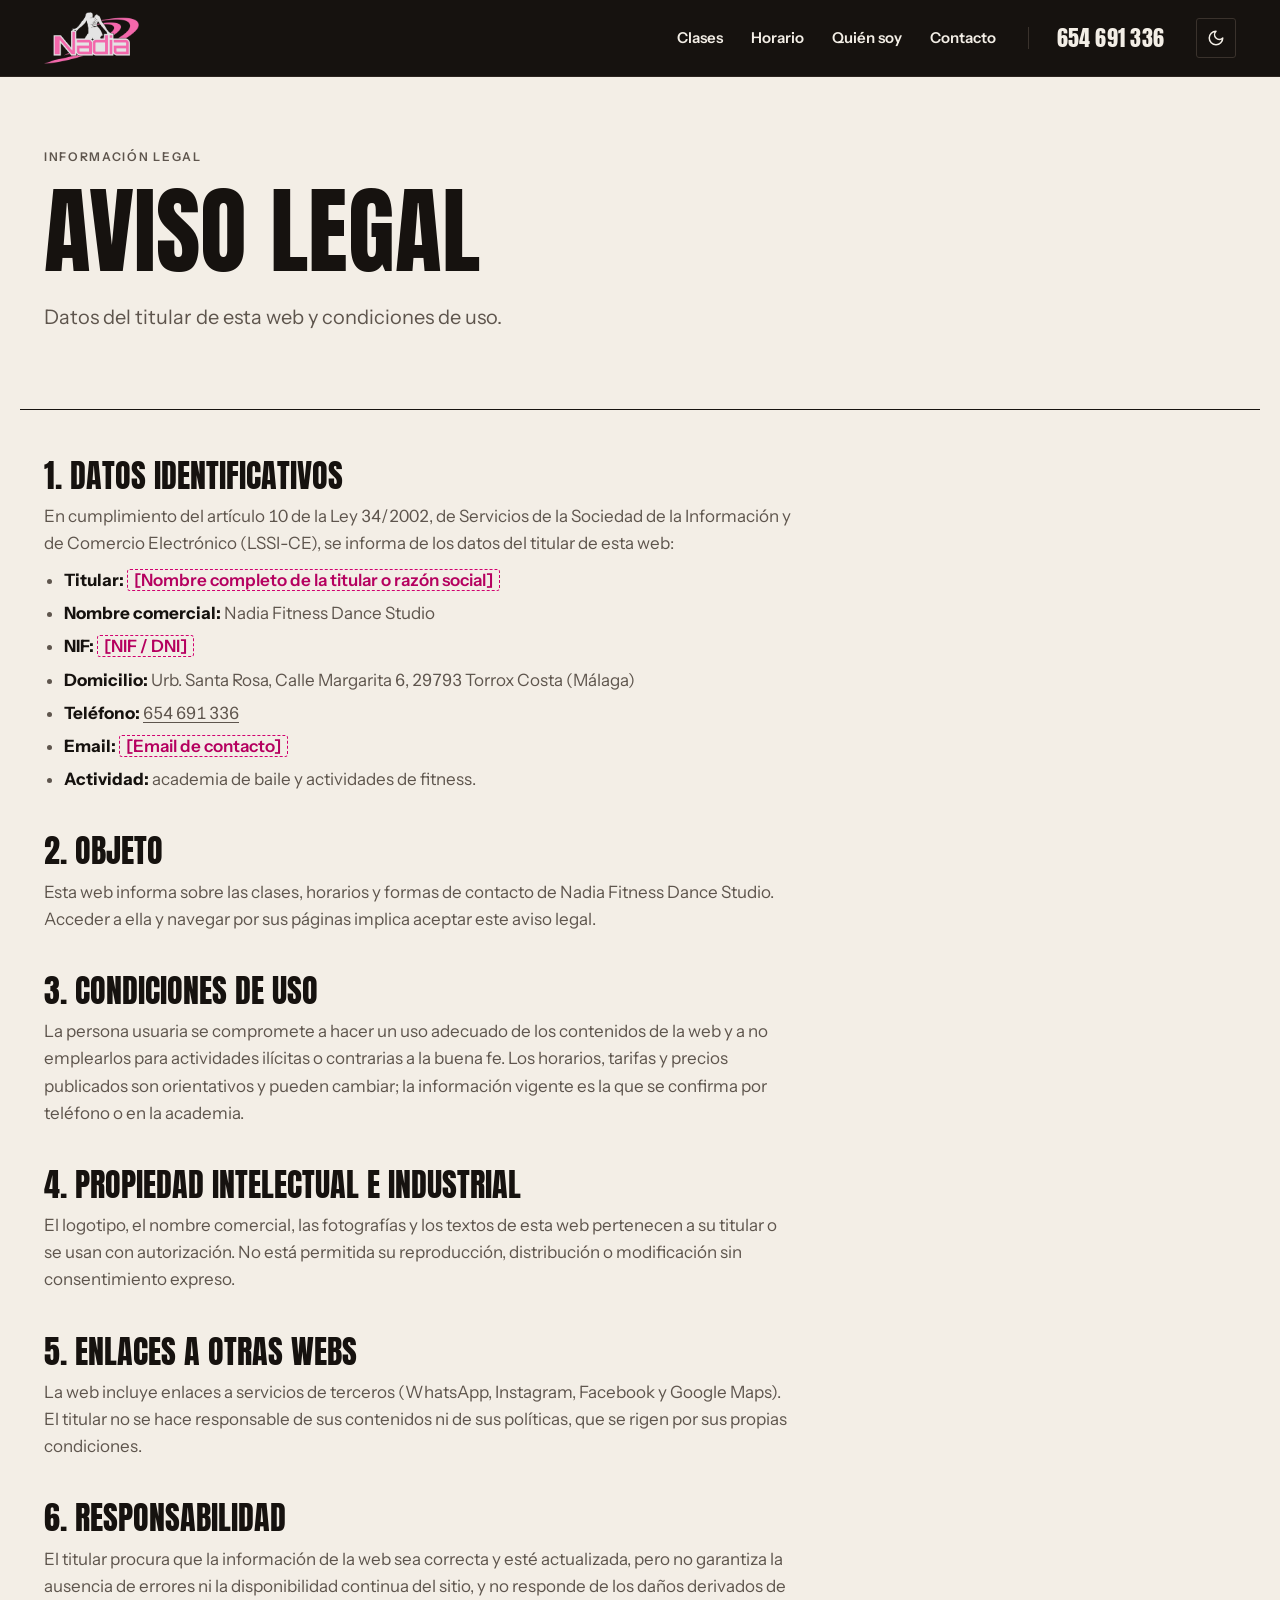
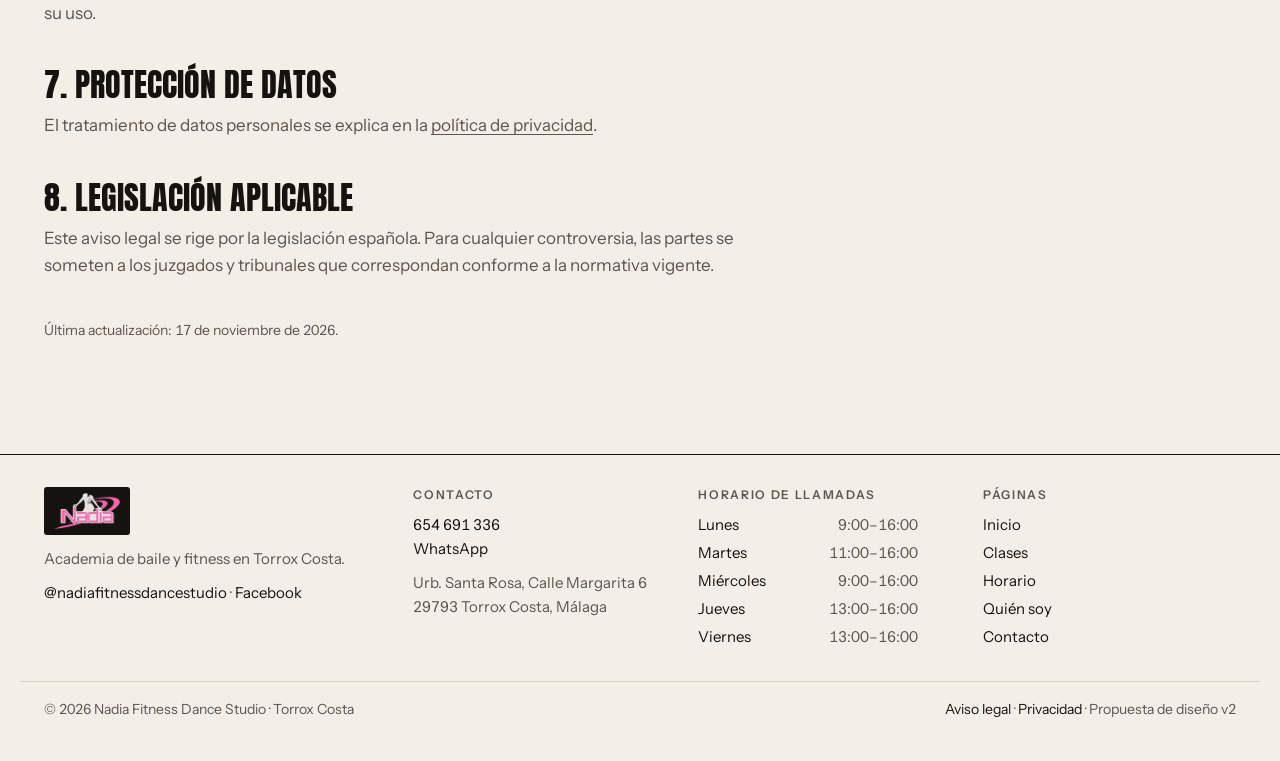
==== aviso-legal/index.html @ d89edd84 "Center the N in the favicon Drawn as a path instead of text: it was 5px right of centre and depended" ====
<!doctype html>
<html lang="es">
<head>
<meta charset="utf-8">
<meta name="viewport" content="width=device-width, initial-scale=1">
<title>Aviso legal · Nadia Fitness Dance Studio</title>
<meta name="description" content="Datos del titular de esta web y condiciones de uso.">
<!-- Design proposal: remove this line when this site replaces the live one -->
<meta name="robots" content="noindex">
<link rel="canonical" href="https://negimaru.github.io/nadia-fitness-alt/aviso-legal/">
<meta property="og:type" content="website">
<meta property="og:locale" content="es_ES">
<meta property="og:site_name" content="Nadia Fitness Dance Studio">
<meta property="og:title" content="Aviso legal · Nadia Fitness Dance Studio">
<meta property="og:description" content="Datos del titular de esta web y condiciones de uso.">
<meta property="og:url" content="https://negimaru.github.io/nadia-fitness-alt/aviso-legal/">
<meta property="og:image" content="https://negimaru.github.io/nadia-fitness-alt/assets/img/og-nadia-fitness.jpg">
<meta property="og:image:width" content="1200">
<meta property="og:image:height" content="630">
<meta property="og:image:alt" content="Logotipo de Nadia Fitness Dance Studio sobre bailarines">
<meta name="twitter:card" content="summary_large_image">
<meta name="theme-color" content="#F3EEE6" media="(prefers-color-scheme: light)">
<meta name="theme-color" content="#16120F" media="(prefers-color-scheme: dark)">
<link rel="icon" href="../assets/img/favicon.svg?v=2" type="image/svg+xml">
<link rel="apple-touch-icon" href="../assets/img/apple-touch-icon.png">
<link rel="manifest" href="../site.webmanifest">
<script>try{var t=localStorage.getItem("nf2-theme");if(t)document.documentElement.setAttribute("data-theme",t)}catch(e){}</script>
<link rel="preload" href="../assets/fonts/anton-normal-latin.woff2" as="font" type="font/woff2" crossorigin>
<link rel="preload" href="../assets/fonts/instrument-sans-normal-latin.woff2" as="font" type="font/woff2" crossorigin>
<link rel="stylesheet" href="../assets/css/fonts.css?v=1">
<link rel="stylesheet" href="../assets/css/site.css?v=4">
<script src="../assets/js/data.js?v=1" defer></script>
<script src="../assets/js/app.js?v=1" defer></script>
</head>
<body data-page="aviso-legal">
<a class="skip" href="#main">Saltar al contenido</a>
<header class="band" data-layout="header"></header>
<main id="main">
<section class="page-hero wrap">
<p class="label">Información legal</p>
<h1>Aviso legal</h1>
<p class="lead">Datos del titular de esta web y condiciones de uso.</p>
</section>
<section class="wrap sec-plain prose">
<h2>1. Datos identificativos</h2>
<p>En cumplimiento del artículo 10 de la Ley 34/2002, de Servicios de la Sociedad de la Información y de Comercio Electrónico (LSSI-CE), se informa de los datos del titular de esta web:</p>
<ul>
<li><b>Titular:</b> <span data-bind="owner.name"></span></li>
<li><b>Nombre comercial:</b> Nadia Fitness Dance Studio</li>
<li><b>NIF:</b> <span data-bind="owner.nif"></span></li>
<li><b>Domicilio:</b> <span data-bind="address"></span></li>
<li><b>Teléfono:</b> <a data-href="tel" href="#"><span data-bind="phone"></span></a></li>
<li><b>Email:</b> <span data-bind="owner.email"></span></li>
<li><b>Actividad:</b> academia de baile y actividades de fitness.</li>
</ul>
<h2>2. Objeto</h2>
<p>Esta web informa sobre las clases, horarios y formas de contacto de Nadia Fitness Dance Studio. Acceder a ella y navegar por sus páginas implica aceptar este aviso legal.</p>
<h2>3. Condiciones de uso</h2>
<p>La persona usuaria se compromete a hacer un uso adecuado de los contenidos de la web y a no emplearlos para actividades ilícitas o contrarias a la buena fe. Los horarios, tarifas y precios publicados son orientativos y pueden cambiar; la información vigente es la que se confirma por teléfono o en la academia.</p>
<h2>4. Propiedad intelectual e industrial</h2>
<p>El logotipo, el nombre comercial, las fotografías y los textos de esta web pertenecen a su titular o se usan con autorización. No está permitida su reproducción, distribución o modificación sin consentimiento expreso.</p>
<h2>5. Enlaces a otras webs</h2>
<p>La web incluye enlaces a servicios de terceros (WhatsApp, Instagram, Facebook y Google Maps). El titular no se hace responsable de sus contenidos ni de sus políticas, que se rigen por sus propias condiciones.</p>
<h2>6. Responsabilidad</h2>
<p>El titular procura que la información de la web sea correcta y esté actualizada, pero no garantiza la ausencia de errores ni la disponibilidad continua del sitio, y no responde de los daños derivados de su uso.</p>
<h2>7. Protección de datos</h2>
<p>El tratamiento de datos personales se explica en la <a href="../privacidad/">política de privacidad</a>.</p>
<h2>8. Legislación aplicable</h2>
<p>Este aviso legal se rige por la legislación española. Para cualquier controversia, las partes se someten a los juzgados y tribunales que correspondan conforme a la normativa vigente.</p>
<p class="small">Última actualización: <span data-bind="legalUpdated"></span>.</p>
</section>
</main>
<footer class="foot" data-layout="footer"></footer>
</body>
</html>
---- assets/css/fonts.css ----
/* Self-hosted Google Fonts (SIL Open Font License 1.1): Anton, Instrument Sans. Subsets: latin, latin-ext. */
/* latin-ext */
@font-face {
  font-family: 'Anton';
  font-style: normal;
  font-weight: 400;
  font-display: swap;
  src: url(../fonts/anton-normal-latin-ext.woff2) format('woff2');
  unicode-range: U+0100-02BA, U+02BD-02C5, U+02C7-02CC, U+02CE-02D7, U+02DD-02FF, U+0304, U+0308, U+0329, U+1D00-1DBF, U+1E00-1E9F, U+1EF2-1EFF, U+2020, U+20A0-20AB, U+20AD-20C4, U+2113, U+2C60-2C7F, U+A720-A7FF;
}
/* latin */
@font-face {
  font-family: 'Anton';
  font-style: normal;
  font-weight: 400;
  font-display: swap;
  src: url(../fonts/anton-normal-latin.woff2) format('woff2');
  unicode-range: U+0000-00FF, U+0131, U+0152-0153, U+02BB-02BC, U+02C6, U+02DA, U+02DC, U+0304, U+0308, U+0329, U+2000-206F, U+20AC, U+2122, U+2191, U+2193, U+2212, U+2215, U+FEFF, U+FFFD;
}
/* latin-ext */
@font-face {
  font-family: 'Instrument Sans';
  font-style: italic;
  font-weight: 400 700;
  font-stretch: 100%;
  font-display: swap;
  src: url(../fonts/instrument-sans-italic-latin-ext.woff2) format('woff2');
  unicode-range: U+0100-02BA, U+02BD-02C5, U+02C7-02CC, U+02CE-02D7, U+02DD-02FF, U+0304, U+0308, U+0329, U+1D00-1DBF, U+1E00-1E9F, U+1EF2-1EFF, U+2020, U+20A0-20AB, U+20AD-20C4, U+2113, U+2C60-2C7F, U+A720-A7FF;
}
/* latin */
@font-face {
  font-family: 'Instrument Sans';
  font-style: italic;
  font-weight: 400 700;
  font-stretch: 100%;
  font-display: swap;
  src: url(../fonts/instrument-sans-italic-latin.woff2) format('woff2');
  unicode-range: U+0000-00FF, U+0131, U+0152-0153, U+02BB-02BC, U+02C6, U+02DA, U+02DC, U+0304, U+0308, U+0329, U+2000-206F, U+20AC, U+2122, U+2191, U+2193, U+2212, U+2215, U+FEFF, U+FFFD;
}
/* latin-ext */
@font-face {
  font-family: 'Instrument Sans';
  font-style: normal;
  font-weight: 400 700;
  font-stretch: 100%;
  font-display: swap;
  src: url(../fonts/instrument-sans-normal-latin-ext.woff2) format('woff2');
  unicode-range: U+0100-02BA, U+02BD-02C5, U+02C7-02CC, U+02CE-02D7, U+02DD-02FF, U+0304, U+0308, U+0329, U+1D00-1DBF, U+1E00-1E9F, U+1EF2-1EFF, U+2020, U+20A0-20AB, U+20AD-20C4, U+2113, U+2C60-2C7F, U+A720-A7FF;
}
/* latin */
@font-face {
  font-family: 'Instrument Sans';
  font-style: normal;
  font-weight: 400 700;
  font-stretch: 100%;
  font-display: swap;
  src: url(../fonts/instrument-sans-normal-latin.woff2) format('woff2');
  unicode-range: U+0000-00FF, U+0131, U+0152-0153, U+02BB-02BC, U+02C6, U+02DA, U+02DC, U+0304, U+0308, U+0329, U+2000-206F, U+20AC, U+2122, U+2191, U+2193, U+2212, U+2215, U+FEFF, U+FFFD;
}
---- assets/css/site.css ----
/* Nadia Fitness Dance Studio — alternative proposal. Rules live in DESIGN.md. */

:root {
  --paper: #F3EEE6; --ink: #16120F; --muted: #5E554D; --rule: #D9D1C5;
  --pink: #D1006F; --pink-text: #B5005F; --on-pink: #FFFFFF;
  --band: #16120F; --band-ink: #F3EEE6;
  --display: "Anton", "Arial Narrow", sans-serif;
  --text: "Instrument Sans", system-ui, sans-serif;
  --wrap: 1240px; --gutter: 24px; --sec: 112px;
  color-scheme: light;
}
/* Dark: follows the OS unless light was chosen with the toggle, or when dark is chosen */
@media (prefers-color-scheme: dark) {
  :root:not([data-theme="light"]) {
    --paper: #16120F; --ink: #F3EEE6; --muted: #A89E93; --rule: #3A322C;
    --pink: #FF4FA3; --pink-text: #FF4FA3; --on-pink: #16120F;
    color-scheme: dark;
  }
}
:root[data-theme="dark"] {
  --paper: #16120F; --ink: #F3EEE6; --muted: #A89E93; --rule: #3A322C;
  --pink: #FF4FA3; --pink-text: #FF4FA3; --on-pink: #16120F;
  color-scheme: dark;
}

/* ---------- Base ---------- */
*, *::before, *::after { box-sizing: border-box; }
html { scroll-behavior: smooth; scroll-padding-top: 88px; }
body { margin: 0; background: var(--paper); color: var(--ink); font: 400 17px/1.6 var(--text); font-variant-numeric: tabular-nums; -webkit-font-smoothing: antialiased; }
img { max-width: 100%; height: auto; display: block; }
a { color: inherit; text-decoration-thickness: 1px; text-underline-offset: 3px; }
a:hover { color: var(--pink-text); }
:focus-visible { outline: 2px solid var(--pink); outline-offset: 3px; }
h1, h2, h3 { margin: 0; font-weight: 400; }
p { margin: 0; }
.sr-only { position: absolute; width: 1px; height: 1px; overflow: hidden; clip: rect(0 0 0 0); white-space: nowrap; }
.skip { position: absolute; left: -9999px; }
.skip:focus { left: 16px; top: 16px; z-index: 50; background: var(--pink); color: var(--on-pink); padding: 10px 14px; }
@media (prefers-reduced-motion: reduce) { html { scroll-behavior: auto; } .live { animation: none !important; } }

.wrap { max-width: var(--wrap); margin: 0 auto; padding: 0 var(--gutter); }
.label { font: 600 12px/1.4 var(--text); letter-spacing: .14em; text-transform: uppercase; color: var(--muted); }
.dot { display: inline-block; width: 10px; height: 10px; border-radius: 50%; flex: none; }
.dot-dance { background: var(--pink); }
.dot-fit { border: 2px solid var(--ink); }
.link-cta { display: inline-flex; gap: 8px; font-weight: 600; font-size: 18px; text-decoration: underline; text-decoration-color: var(--pink); text-decoration-thickness: 2px; }

/* ---------- Header band (always dark: the logo is drawn for black) ---------- */
.band { position: sticky; top: 0; z-index: 20; min-height: 77px; background: var(--band); color: var(--band-ink); border-bottom: 1px solid #2b241f; } /* min-height reserves space before app.js fills it */
.band-in { display: flex; align-items: center; gap: 32px; height: 76px; }
.brand img { height: 52px; width: auto; }
.band nav { margin-left: auto; }
.band .n, .menu-phone, .burger { display: none; }
.band ul { display: flex; gap: 28px; list-style: none; margin: 0; padding: 0; }
.band nav a, .band-phone { color: var(--band-ink); text-decoration: none; font-weight: 600; font-size: 15px; }
.band nav a:hover { color: #FF4FA3; }
.band-phone { font: 400 22px/1 var(--display); letter-spacing: .01em; padding-left: 28px; border-left: 1px solid #3a322c; }
.band-phone:hover { color: #FF4FA3; }
.band nav a[aria-current="page"] { color: #FF4FA3; }
.theme { width: 40px; height: 40px; display: grid; place-items: center; flex: none; background: transparent; color: var(--band-ink); border: 1px solid #3a322c; border-radius: 3px; cursor: pointer; }
.theme:hover { border-color: var(--band-ink); }
.theme svg { width: 18px; height: 18px; display: block; }
.theme .i-sun, [data-theme="dark"] .theme .i-moon { display: none; }
[data-theme="dark"] .theme .i-sun { display: block; }

/* ---------- Hero: headline left, live board right ---------- */
.hero { display: grid; grid-template-columns: minmax(0, 7fr) minmax(0, 5fr); gap: 64px; align-items: end; padding-top: 88px; padding-bottom: var(--sec); }
.hero h1 { font: 400 112px/1.06 var(--display); text-transform: uppercase; margin: 16px 0 28px; letter-spacing: .005em; }
.hero h1 em { font-style: normal; color: var(--pink); }
.lead { font-size: 20px; line-height: 1.55; color: var(--muted); max-width: 34ch; margin-bottom: 28px; }

.today { border-top: 4px solid var(--ink); padding-top: 18px; }
.today .label { display: flex; align-items: center; gap: 8px; }
.live { width: 8px; height: 8px; border-radius: 50%; background: var(--pink); animation: pulse 2s ease-in-out infinite; }
@keyframes pulse { 50% { opacity: .25; } }
.today-date { font: 400 44px/1.1 var(--display); text-transform: uppercase; margin: 10px 0 14px; }
.today-list { list-style: none; margin: 0; padding: 0; }
.today-list li { display: grid; grid-template-columns: 112px 1fr auto; gap: 12px; align-items: baseline; padding: 12px 0; border-top: 1px solid var(--rule); }
.today-list time { font-weight: 600; white-space: nowrap; }
.today-list .t-name { font-weight: 600; }
.today-list .t-note { display: block; font-size: 14px; color: var(--muted); font-weight: 400; }
.today-list .t-state { font: 600 11px/1 var(--text); letter-spacing: .12em; text-transform: uppercase; padding: 5px 8px; border: 1px solid var(--ink); border-radius: 3px; }
.today-list li.is-now .t-state { background: var(--pink); border-color: var(--pink); color: var(--on-pink); }
.today-list li.is-past { color: var(--muted); }
.today-list li.is-past .t-state { border-color: var(--rule); }
.today-list .today-fallback { display: block; color: var(--muted); }
.today-foot { margin-top: 14px; border-top: 1px solid var(--rule); padding-top: 12px; font-weight: 600; }

/* ---------- Numbered sections ---------- */
.sec { display: grid; grid-template-columns: minmax(0, 3fr) minmax(0, 9fr); gap: var(--gutter); padding-top: 28px; padding-bottom: var(--sec); position: relative; }
.sec::before { content: ""; position: absolute; left: var(--gutter); right: var(--gutter); top: 0; border-top: 1px solid var(--ink); }
.sec-label { position: sticky; top: 104px; align-self: start; display: grid; gap: 10px; padding-right: 24px; }
.sec-label h2 { font: 400 72px/1 var(--display); text-transform: uppercase; }
.sec-label p { color: var(--muted); font-size: 15px; max-width: 26ch; }
.sec-label .legend { display: flex; gap: 16px; font-weight: 600; color: var(--ink); }
.sec-label .legend > span { display: inline-flex; align-items: center; gap: 8px; }

/* Classes: ruled list */
.cl-list { list-style: none; margin: 0; padding: 0; }
.cl-row { display: grid; grid-template-columns: 48px minmax(0, 1fr) minmax(0, 280px); gap: 20px; align-items: start; padding: 22px 0; border-bottom: 1px solid var(--rule); }
.cl-row:first-child { padding-top: 6px; }
.cl-num { font-weight: 600; color: var(--muted); padding-top: 10px; }
.cl-name { font: 400 40px/1.1 var(--display); text-transform: uppercase; display: flex; align-items: center; gap: 12px; transition: color .15s; }
.cl-row:hover .cl-name { color: var(--pink-text); }
.cl-desc { color: var(--muted); margin-top: 8px; max-width: 52ch; font-size: 16px; }
.cl-meta { padding-top: 6px; }
.cl-aud { font: 600 12px/1.4 var(--text); letter-spacing: .1em; text-transform: uppercase; color: var(--pink-text); }
.cl-when { display: grid; gap: 2px; margin-top: 6px; font-size: 15px; }
.cl-when b { font-weight: 600; }
.cl-name a { text-decoration: none; }

/* Timetable */
.tt { width: 100%; border-collapse: collapse; table-layout: fixed; }
.tt thead th { font: 400 26px/1 var(--display); text-transform: uppercase; text-align: left; padding: 0 12px 14px; border-bottom: 2px solid var(--ink); }
.tt thead td { width: 104px; border-bottom: 2px solid var(--ink); }
.tt tbody th { text-align: left; vertical-align: top; font: 600 12px/1.4 var(--text); letter-spacing: .12em; text-transform: uppercase; color: var(--muted); padding: 16px 12px 16px 0; }
.tt td { vertical-align: top; padding: 14px 12px; border-bottom: 1px solid var(--rule); border-left: 1px solid var(--rule); }
.tt ul, .tt-day ul { list-style: none; margin: 0; padding: 0; display: grid; gap: 10px; }
.tt-item { font-size: 14px; line-height: 1.35; font-weight: 600; padding-left: 12px; border-left: 3px solid var(--pink); }
.tt-item.tt-fit { border-left-color: var(--ink); }
.tt-item time { display: block; font-weight: 500; color: var(--muted); font-size: 13px; }
.tt-item small { display: block; font-weight: 400; color: var(--muted); font-size: 12px; }
.tt-days { display: none; }

/* Nadia */
.nadia { display: grid; grid-template-columns: minmax(0, 4fr) minmax(0, 5fr); gap: 48px; align-items: start; }
.nadia-photo { border-radius: 4px; filter: grayscale(1) contrast(1.05); aspect-ratio: 4 / 5; object-fit: cover; object-position: 50% 20%; width: 100%; }
.nadia .big { font-size: 26px; line-height: 1.4; margin-bottom: 18px; }
.nadia p:not(.big) { color: var(--muted); }
.rating { margin-top: 28px; padding-top: 16px; border-top: 1px solid var(--rule); font-size: 17px; }
.rating a { text-decoration: none; }
.rating b { font: 400 34px/1 var(--display); margin-right: 6px; }
.rating span[aria-hidden] { color: var(--pink); letter-spacing: 2px; }

/* Join */
.steps { list-style: none; counter-reset: s; margin: 0 0 40px; padding: 0; display: grid; grid-template-columns: repeat(3, minmax(0, 1fr)); gap: 24px; }
.steps li { counter-increment: s; border-top: 1px solid var(--rule); padding-top: 14px; color: var(--muted); }
.steps li::before { content: "0" counter(s); display: block; font: 600 12px/1 var(--text); letter-spacing: .14em; color: var(--pink-text); margin-bottom: 10px; }
.steps b { color: var(--ink); }
.phone-xl { display: block; font: 400 clamp(64px, 12vw, 168px)/.9 var(--display); letter-spacing: .005em; text-decoration: none; color: var(--ink); margin: 0 0 40px; }
.phone-xl:hover { color: var(--pink); }
.join-grid { display: grid; grid-template-columns: 1fr 1fr; gap: 48px; margin-bottom: 40px; }
.join-grid .label { margin: 0 0 10px; }
.join-grid .label:not(:first-child) { margin-top: 24px; }
.calls { border-collapse: collapse; width: 100%; max-width: 360px; }
.calls th, .calls td { text-align: left; padding: 8px 0; border-bottom: 1px solid var(--rule); font-weight: 400; }
.calls th { font-weight: 600; }
address { font-style: normal; }
.map { position: relative; margin: 0; aspect-ratio: 16 / 7; border-radius: 4px; overflow: hidden; border: 1px solid var(--rule); }
.map a { position: absolute; inset: 0; text-decoration: none; }
.map img { width: 100%; height: 100%; object-fit: cover; filter: grayscale(1) contrast(1.05); }
.map-pin { position: absolute; left: 50%; top: 50%; width: 22px; height: 22px; margin: -22px 0 0 -11px; background: var(--pink); border: 3px solid #fff; border-radius: 50% 50% 50% 0; transform: rotate(-45deg); }
.map-go { position: absolute; right: 16px; bottom: 16px; background: var(--band); color: var(--band-ink); padding: 8px 14px; font-weight: 600; border-radius: 3px; }
.map figcaption { position: absolute; left: 0; bottom: 0; font-size: 11px; padding: 2px 8px; background: rgba(255,255,255,.8); color: #333; }

/* Footer */
.foot { border-top: 1px solid var(--ink); margin-top: var(--sec); font-size: 15px; color: var(--muted); }
.foot-grid { display: grid; grid-template-columns: minmax(0, 4fr) repeat(3, minmax(0, 3fr)); gap: 32px; padding-top: 32px; padding-bottom: 32px; }
.foot-grid .label { margin-bottom: 10px; }
.foot-grid p + p { margin-top: 10px; }
.foot-logo { height: 48px; width: auto; background: var(--band); padding: 6px 10px; border-radius: 3px; margin-bottom: 12px; }
.foot-calls, .foot-pages { list-style: none; margin: 0; padding: 0; display: grid; gap: 4px; }
.foot-calls li { display: flex; justify-content: space-between; gap: 12px; max-width: 220px; }
.foot-calls li span:first-child { color: var(--ink); }
.foot a { color: var(--ink); text-decoration: none; }
.foot a:hover { color: var(--pink-text); }
.foot-legal { display: flex; flex-wrap: wrap; justify-content: space-between; gap: 8px 24px; padding-top: 16px; padding-bottom: 40px; border-top: 1px solid var(--rule); font-size: 14px; }

/* ---------- Inner pages ---------- */
.page-hero { padding-top: 72px; padding-bottom: 48px; border-bottom: 1px solid var(--ink); }
.page-hero h1 { font: 400 96px/1.06 var(--display); text-transform: uppercase; margin: 14px 0 20px; max-width: 14ch; }
.page-hero h1 em { font-style: normal; color: var(--pink); }
.page-hero .lead { max-width: 52ch; }
.page-hero .legend { display: flex; gap: 16px; font-weight: 600; }
.page-hero .legend > span { display: inline-flex; align-items: center; gap: 8px; }
.page-hero-split { display: grid; grid-template-columns: minmax(0, 7fr) minmax(0, 5fr); gap: 64px; align-items: end; }
.sec-plain { padding-top: 48px; }
.link-quiet { text-decoration-color: var(--rule); }

/* Class detail */
.cd-list { padding-top: 8px; }
.cd { display: grid; grid-template-columns: 48px minmax(0, 1fr) minmax(0, 420px); gap: 28px; align-items: start; padding: 40px 0; border-bottom: 1px solid var(--rule); scroll-margin-top: 96px; }
.cd-num { font-weight: 600; color: var(--muted); padding-top: 6px; }
.cd-name { font: 400 56px/1.06 var(--display); text-transform: uppercase; display: flex; align-items: center; gap: 14px; margin: 8px 0 14px; }
.cd-desc { color: var(--muted); max-width: 56ch; }
.cd-when { list-style: none; margin: 18px 0 0; padding: 0; display: grid; gap: 4px; font-weight: 600; }
.cd-actions { display: flex; flex-wrap: wrap; gap: 24px; margin-top: 22px; }
.cd-photo { width: 100%; aspect-ratio: 8 / 5; object-fit: cover; object-position: 50% 25%; border-radius: 4px; filter: grayscale(1) contrast(1.05); }
.cd-photo.is-placeholder { filter: none; border: 1px solid var(--rule); }

/* About: plain list */
.nadia-sub { margin-top: 36px; }
.plain-list { list-style: none; margin: 10px 0 0; padding: 0; }
.plain-list li { display: flex; justify-content: space-between; gap: 16px; padding: 10px 0; border-top: 1px solid var(--rule); }
.plain-list a { font-weight: 600; text-decoration: none; }
.plain-list span { color: var(--muted); font-size: 15px; text-align: right; }

/* Timetable filters */
.filters { display: flex; flex-wrap: wrap; gap: 6px; margin-bottom: 20px; }
.filter { appearance: none; cursor: pointer; display: inline-flex; align-items: center; gap: 8px; padding: 7px 12px; background: transparent; color: var(--ink); border: 1px solid var(--rule); border-radius: 3px; font: 600 14px/1 var(--text); }
.filter::before { content: ""; width: 8px; height: 8px; border-radius: 50%; background: var(--muted); }
.filter.f-dance::before { background: var(--pink); }
.filter.f-fit::before { background: transparent; border: 2px solid var(--ink); width: 6px; height: 6px; }
.filter:hover { border-color: var(--ink); }
.filter[aria-pressed="true"] { background: var(--ink); color: var(--paper); border-color: var(--ink); }
.filter[aria-pressed="true"].f-fit::before { border-color: var(--paper); }
.timetable .tt-item { transition: opacity .15s; }
.timetable.is-filtering .tt-item:not(.is-on) { opacity: .2; }

/* Contact */
.join-grid > div .label, .form .label { margin-bottom: 12px; }
.form { display: grid; gap: 14px; align-content: start; }
.field { display: grid; gap: 4px; }
.field label { font-weight: 600; font-size: 15px; }
.opt { font-weight: 400; color: var(--muted); }
.field input, .field select, .field textarea { min-height: 44px; padding: 8px 12px; background: transparent; color: var(--ink); border: 1px solid var(--muted); border-radius: 3px; font: 400 16px/1.4 var(--text); }
.field select option { color: #16120F; }
.field input:focus, .field select:focus, .field textarea:focus { border-color: var(--ink); outline: 2px solid var(--pink); outline-offset: 1px; }
.btn { justify-self: start; display: inline-flex; align-items: center; min-height: 46px; padding: 0 20px; background: var(--ink); color: var(--paper); border: 0; border-radius: 3px; font: 400 20px/1 var(--display); text-transform: uppercase; letter-spacing: .02em; cursor: pointer; }
.btn:hover { background: var(--pink); color: var(--on-pink); }
.note { font-size: 14px; color: var(--muted); }
.where { display: grid; grid-template-columns: minmax(0, 3fr) minmax(0, 9fr); gap: 32px; margin-bottom: 48px; padding-top: 24px; border-top: 1px solid var(--rule); }
.where .label { margin-bottom: 10px; }

/* Legal */
.prose > * { max-width: 68ch; }
.prose h2 { font: 400 32px/1.1 var(--display); text-transform: uppercase; margin: 40px 0 10px; }
.prose h2:first-child { margin-top: 0; }
.prose p, .prose li { color: var(--muted); }
.prose p + p { margin-top: 10px; }
.prose b { color: var(--ink); }
.prose ul { padding-left: 20px; display: grid; gap: 6px; margin: 10px 0 0; }
.prose .small { margin-top: 40px; font-size: 14px; }
.ph-mark { background: transparent; color: var(--pink-text); border: 1px dashed var(--pink); border-radius: 3px; padding: 0 6px; font-weight: 600; }

/* Mobile call bar: the only pink fill on the page */
.callbar { display: none; }

/* ---------- Mobile ---------- */
@media (max-width: 860px) {
  :root { --gutter: 16px; --sec: 64px; }
  html { scroll-padding-top: 72px; }
  .band-in { height: 64px; gap: 10px; }
  .brand img { height: 42px; }
  .band-phone { display: none; }
  /* Burger menu: a full-width programme list under the band */
  .burger { display: grid; align-content: center; gap: 5px; width: 44px; height: 44px; padding: 0 11px; background: transparent; border: 1px solid #3a322c; border-radius: 3px; cursor: pointer; }
  .burger span { display: block; height: 2px; background: var(--band-ink); transition: transform .2s, opacity .2s; }
  .burger[aria-expanded="true"] span:nth-child(1) { transform: translateY(7px) rotate(45deg); }
  .burger[aria-expanded="true"] span:nth-child(2) { opacity: 0; }
  .burger[aria-expanded="true"] span:nth-child(3) { transform: translateY(-7px) rotate(-45deg); }
  .band ul { display: none; }
  .band ul.is-open { display: block; position: absolute; top: 64px; left: 0; right: 0; max-height: calc(100vh - 64px); overflow-y: auto; padding: 8px var(--gutter) 24px; background: var(--band); border-bottom: 1px solid #2b241f; }
  .band ul.is-open li { border-bottom: 1px solid #2b241f; }
  .band ul.is-open a { display: flex; align-items: baseline; gap: 14px; padding: 14px 0; font: 400 40px/1.1 var(--display); text-transform: uppercase; }
  .band ul.is-open .n { display: inline; font: 600 12px/1 var(--text); letter-spacing: .14em; color: #A89E93; }
  .band ul.is-open .menu-phone { display: block; border-bottom: 0; margin-top: 12px; }
  .band ul.is-open .menu-phone a { color: #FF4FA3; font-size: 44px; }
  .hero { grid-template-columns: 1fr; gap: 40px; padding-top: 40px; }
  .hero h1 { font-size: 60px; }
  .today-date { font-size: 36px; }
  .today-list li { grid-template-columns: 104px 1fr auto; gap: 8px; }
  .today-list time { font-size: 15px; }
  .sec { grid-template-columns: 1fr; gap: 20px; padding-top: 20px; }
  .sec-label { position: static; padding-right: 0; }
  .sec-label h2 { font-size: 44px; }
  .cl-row { grid-template-columns: 32px minmax(0, 1fr); gap: 4px 12px; }
  .cl-main, .cl-meta { grid-column: 2; }
  .cl-num { grid-row: 1; padding-top: 6px; }
  .cl-name { font-size: 30px; }
  .cl-photo { grid-column: 2; width: 100%; height: 180px; margin-top: 8px; }
  .tt { display: none; }
  .tt-days { display: grid; gap: 28px; }
  .tt-day h3 { font: 400 28px/1.1 var(--display); text-transform: uppercase; padding-bottom: 10px; margin-bottom: 12px; border-bottom: 2px solid var(--ink); }
  .tt-item { font-size: 16px; }
  .nadia { grid-template-columns: 1fr; gap: 24px; }
  .nadia .big { font-size: 21px; }
  .steps, .join-grid { grid-template-columns: 1fr; gap: 20px; }
  .map { aspect-ratio: 4 / 3; }
  .foot-grid { grid-template-columns: 1fr; gap: 24px; }
  .foot-legal { padding-bottom: calc(96px + env(safe-area-inset-bottom)); }
  .band { min-height: 65px; }
  .theme { width: 44px; height: 44px; }
  .band nav { margin-left: auto; }
  .page-hero { padding-top: 40px; padding-bottom: 32px; }
  .page-hero h1 { font-size: 56px; }
  .page-hero-split, .where { grid-template-columns: 1fr; gap: 32px; }
  .cd { grid-template-columns: 32px minmax(0, 1fr); gap: 4px 12px; padding: 32px 0; }
  .cd-main, .cd-photo { grid-column: 2; }
  .cd-photo { margin-top: 18px; }
  .cd-name { font-size: 36px; }
  .filters { flex-wrap: nowrap; overflow-x: auto; margin: 0 calc(var(--gutter) * -1) 16px; padding: 2px var(--gutter) 6px; scrollbar-width: none; }
  .filters::-webkit-scrollbar { display: none; }
  .filter { flex: none; }
  .callbar { display: grid; grid-template-columns: 1fr 1fr; gap: 8px; position: fixed; left: 0; right: 0; bottom: 0; z-index: 30; padding: 10px 16px calc(10px + env(safe-area-inset-bottom)); background: var(--band); }
  .callbar a { display: flex; align-items: center; justify-content: center; gap: 8px; height: 48px; border-radius: 3px; font: 400 20px/1 var(--display); text-transform: uppercase; letter-spacing: .02em; text-decoration: none; }
  .callbar svg { width: 18px; height: 18px; }
  .callbar-call { background: #D1006F; color: #fff; }
  .callbar-wa { border: 1px solid #F3EEE6; color: #F3EEE6; }
  .callbar a:hover { color: inherit; }
}
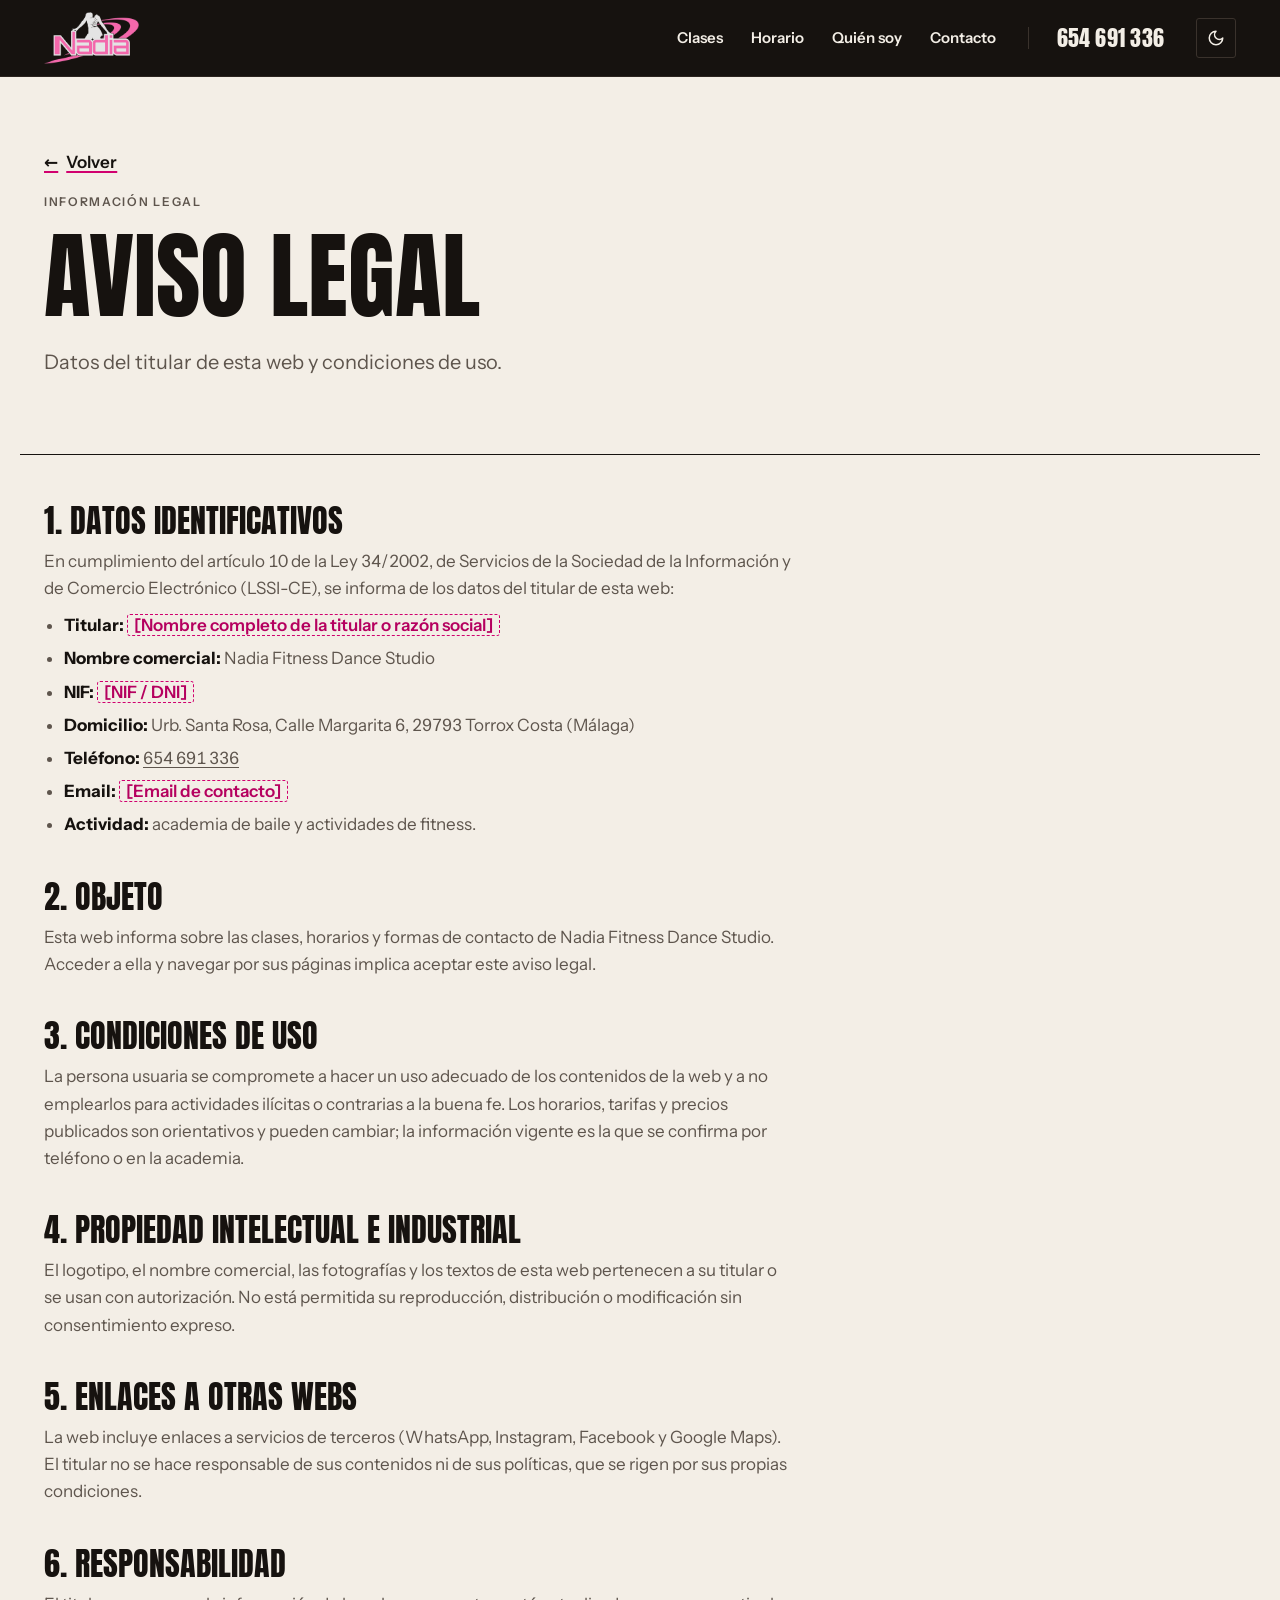
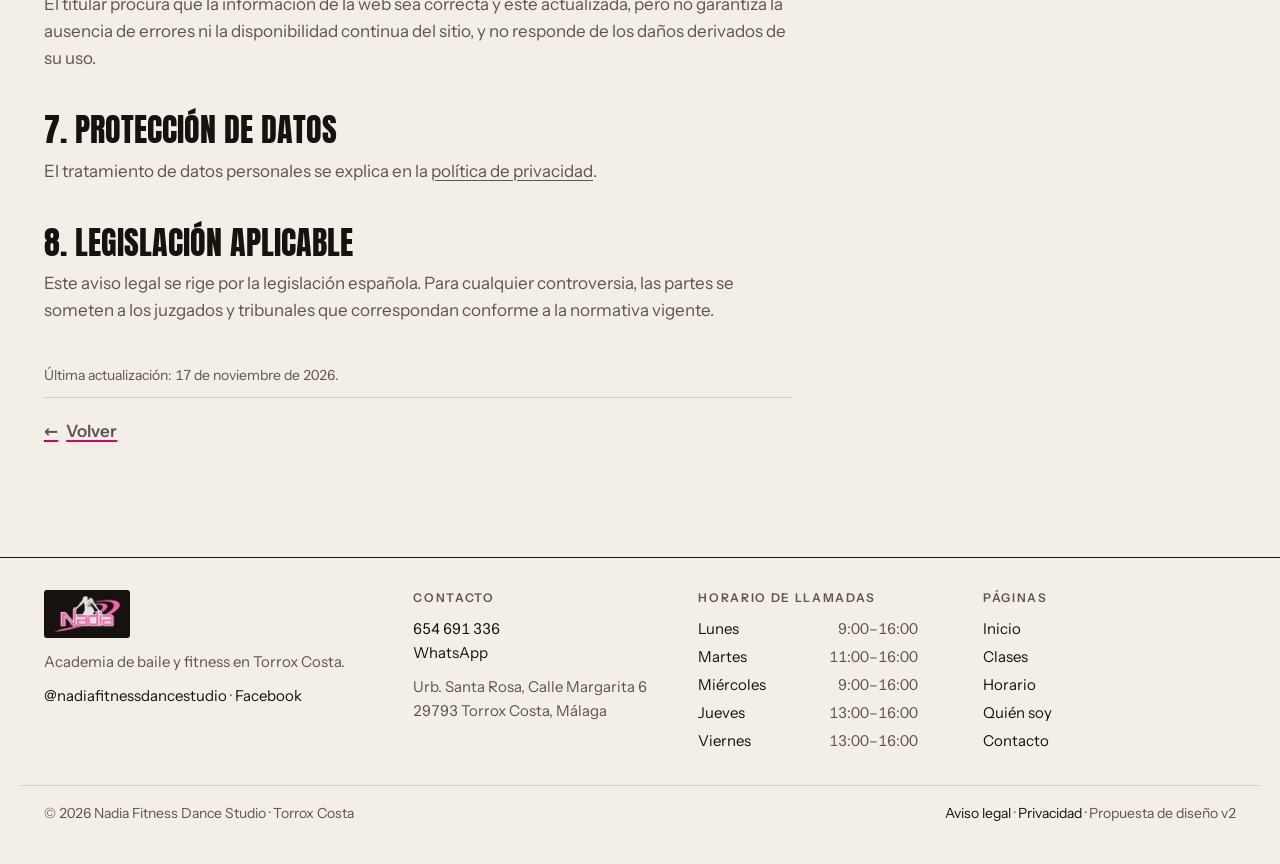
==== commit 316b0cf8: "Add a Volver link to the legal pages Goes back to the previous page when coming from this site; othe" ====
--- a/aviso-legal/index.html
+++ b/aviso-legal/index.html
@@ -28,15 +28,16 @@
 <link rel="preload" href="../assets/fonts/anton-normal-latin.woff2" as="font" type="font/woff2" crossorigin>
 <link rel="preload" href="../assets/fonts/instrument-sans-normal-latin.woff2" as="font" type="font/woff2" crossorigin>
 <link rel="stylesheet" href="../assets/css/fonts.css?v=1">
-<link rel="stylesheet" href="../assets/css/site.css?v=4">
+<link rel="stylesheet" href="../assets/css/site.css?v=7">
 <script src="../assets/js/data.js?v=1" defer></script>
-<script src="../assets/js/app.js?v=1" defer></script>
+<script src="../assets/js/app.js?v=2" defer></script>
 </head>
 <body data-page="aviso-legal">
 <a class="skip" href="#main">Saltar al contenido</a>
 <header class="band" data-layout="header"></header>
 <main id="main">
 <section class="page-hero wrap">
+<p class="back"><a class="back-link" href="../" data-back><span aria-hidden="true">←</span> Volver</a></p>
 <p class="label">Información legal</p>
 <h1>Aviso legal</h1>
 <p class="lead">Datos del titular de esta web y condiciones de uso.</p>
@@ -68,6 +69,7 @@
 <h2>8. Legislación aplicable</h2>
 <p>Este aviso legal se rige por la legislación española. Para cualquier controversia, las partes se someten a los juzgados y tribunales que correspondan conforme a la normativa vigente.</p>
 <p class="small">Última actualización: <span data-bind="legalUpdated"></span>.</p>
+<p class="back back-end"><a class="back-link" href="../" data-back><span aria-hidden="true">←</span> Volver</a></p>
 </section>
 </main>
 <footer class="foot" data-layout="footer"></footer>
--- a/assets/css/site.css
+++ b/assets/css/site.css
@@ -86,6 +86,12 @@
 .today-list .today-fallback { display: block; color: var(--muted); }
 .today-foot { margin-top: 14px; border-top: 1px solid var(--rule); padding-top: 12px; font-weight: 600; }
 
+/* Wide photo plate between sections */
+.banner { margin: 0 auto var(--sec); }
+.banner img { width: 100%; aspect-ratio: 16 / 5; object-fit: cover; object-position: 50% 40%; border-radius: 4px; }
+.banner-end { margin-top: var(--sec); margin-bottom: 0; }
+@media (max-width: 860px) { .banner img { aspect-ratio: auto; } }
+
 /* ---------- Numbered sections ---------- */
 .sec { display: grid; grid-template-columns: minmax(0, 3fr) minmax(0, 9fr); gap: var(--gutter); padding-top: 28px; padding-bottom: var(--sec); position: relative; }
 .sec::before { content: ""; position: absolute; left: var(--gutter); right: var(--gutter); top: 0; border-top: 1px solid var(--ink); }
@@ -124,7 +130,7 @@
 
 /* Nadia */
 .nadia { display: grid; grid-template-columns: minmax(0, 4fr) minmax(0, 5fr); gap: 48px; align-items: start; }
-.nadia-photo { border-radius: 4px; filter: grayscale(1) contrast(1.05); aspect-ratio: 4 / 5; object-fit: cover; object-position: 50% 20%; width: 100%; }
+.nadia-photo { border-radius: 4px; aspect-ratio: 4 / 5; object-fit: cover; object-position: 50% 20%; width: 100%; }
 .nadia .big { font-size: 26px; line-height: 1.4; margin-bottom: 18px; }
 .nadia p:not(.big) { color: var(--muted); }
 .rating { margin-top: 28px; padding-top: 16px; border-top: 1px solid var(--rule); font-size: 17px; }
@@ -185,7 +191,7 @@
 .cd-desc { color: var(--muted); max-width: 56ch; }
 .cd-when { list-style: none; margin: 18px 0 0; padding: 0; display: grid; gap: 4px; font-weight: 600; }
 .cd-actions { display: flex; flex-wrap: wrap; gap: 24px; margin-top: 22px; }
-.cd-photo { width: 100%; aspect-ratio: 8 / 5; object-fit: cover; object-position: 50% 25%; border-radius: 4px; filter: grayscale(1) contrast(1.05); }
+.cd-photo { width: 100%; aspect-ratio: 8 / 5; object-fit: cover; object-position: 50% 25%; border-radius: 4px; }
 .cd-photo.is-placeholder { filter: none; border: 1px solid var(--rule); }
 
 /* About: plain list */
@@ -223,6 +229,9 @@
 .where .label { margin-bottom: 10px; }
 
 /* Legal */
+.back { margin: 0 0 18px; }
+.back-end { margin: 48px 0 0; padding-top: 20px; border-top: 1px solid var(--rule); max-width: none; }
+.back-link { display: inline-flex; gap: 8px; font-weight: 600; text-decoration: underline; text-decoration-color: var(--pink); text-decoration-thickness: 2px; }
 .prose > * { max-width: 68ch; }
 .prose h2 { font: 400 32px/1.1 var(--display); text-transform: uppercase; margin: 40px 0 10px; }
 .prose h2:first-child { margin-top: 0; }
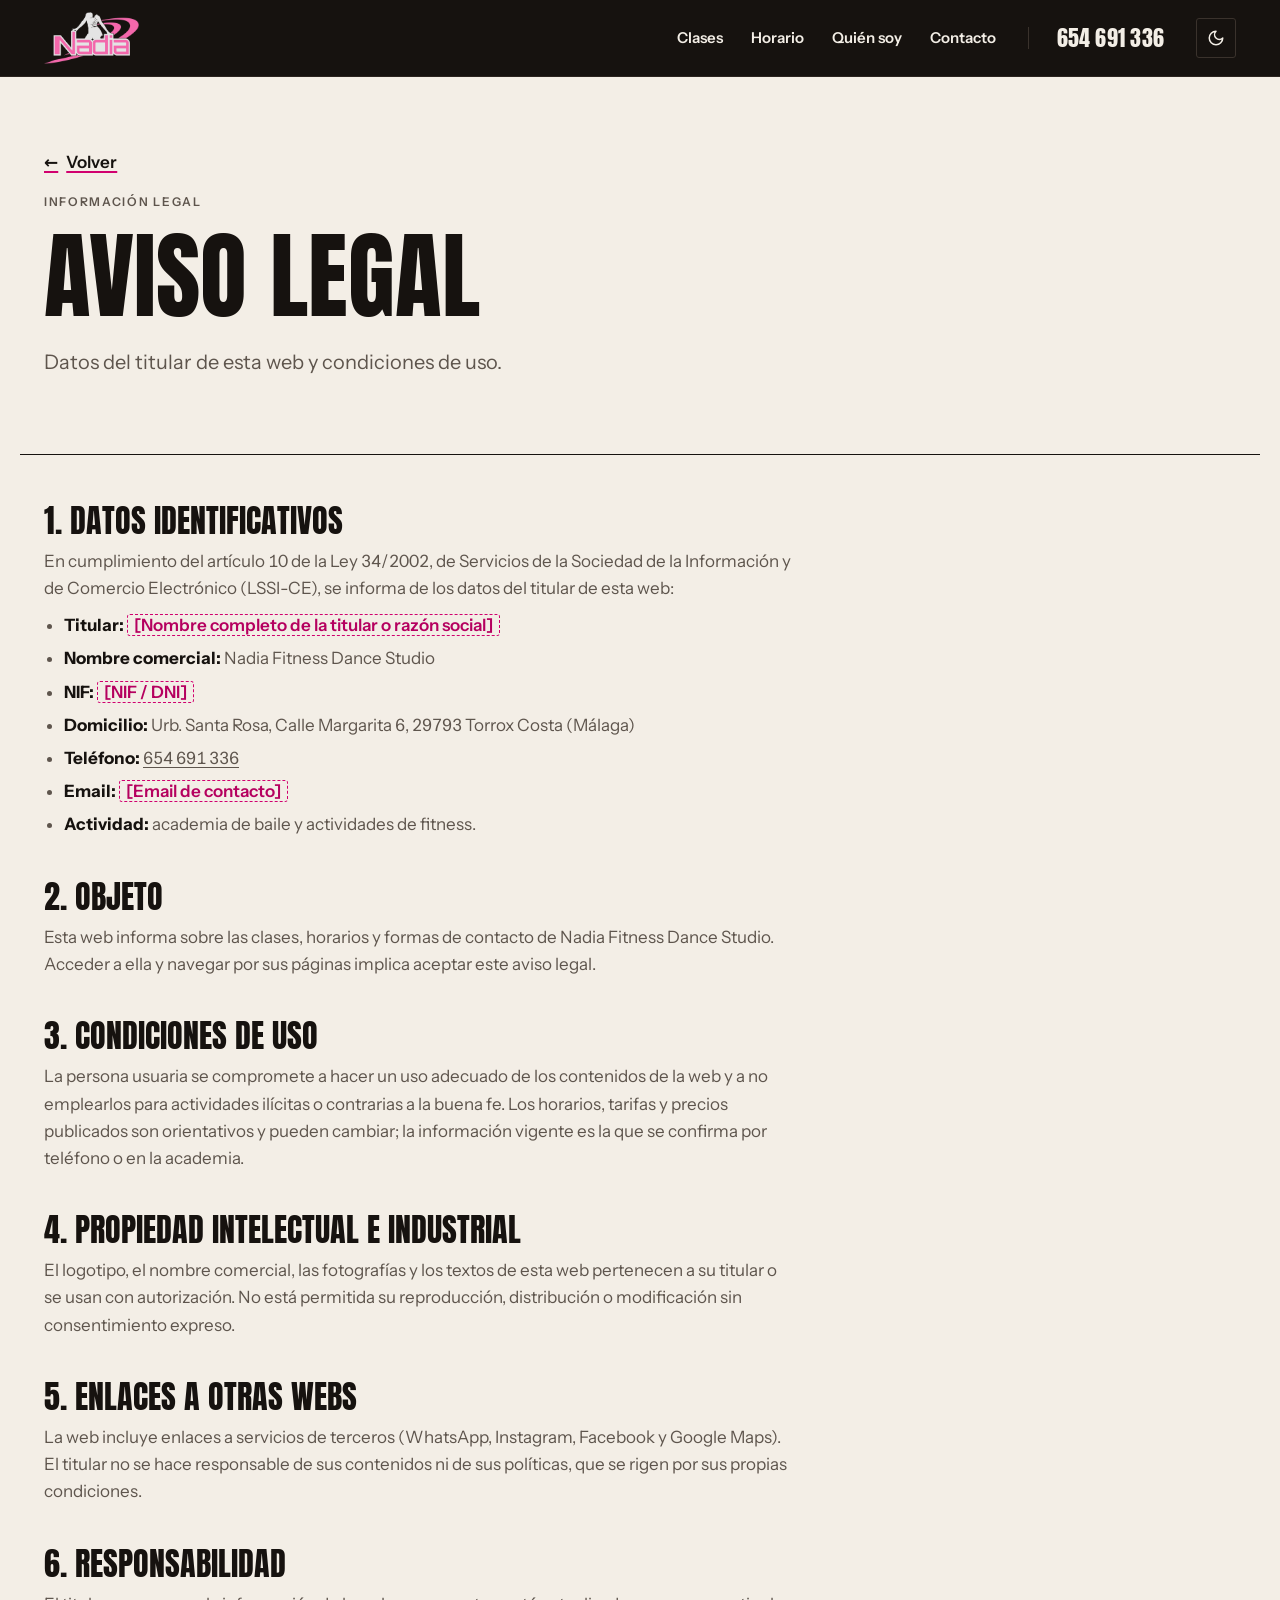
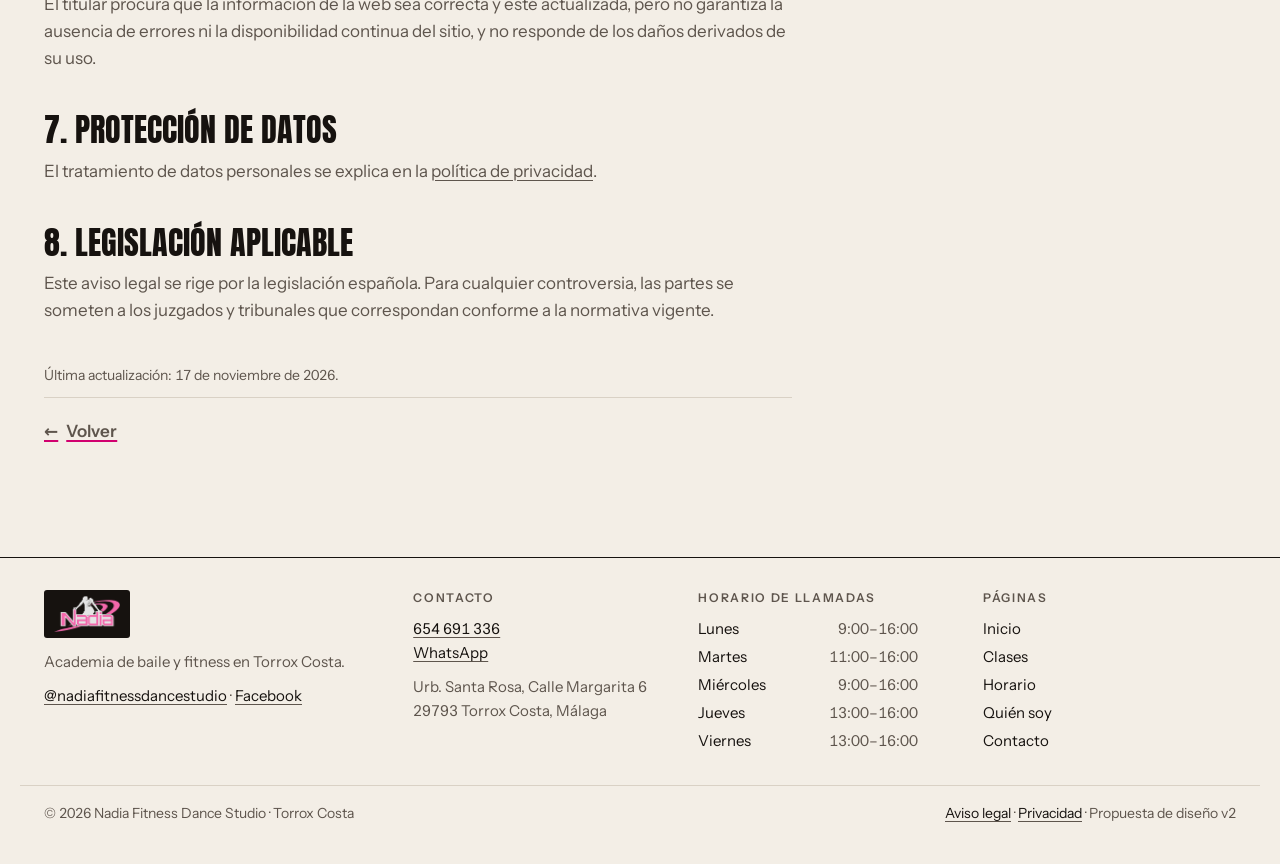
==== commit 167231a4: "Accessibility fixes (WCAG 2.2 AA review) - Focused elements are no longer hidden under the fixed mob" ====
--- a/aviso-legal/index.html
+++ b/aviso-legal/index.html
@@ -28,13 +28,13 @@
 <link rel="preload" href="../assets/fonts/anton-normal-latin.woff2" as="font" type="font/woff2" crossorigin>
 <link rel="preload" href="../assets/fonts/instrument-sans-normal-latin.woff2" as="font" type="font/woff2" crossorigin>
 <link rel="stylesheet" href="../assets/css/fonts.css?v=1">
-<link rel="stylesheet" href="../assets/css/site.css?v=7">
+<link rel="stylesheet" href="../assets/css/site.css?v=8">
 <script src="../assets/js/data.js?v=1" defer></script>
-<script src="../assets/js/app.js?v=2" defer></script>
+<script src="../assets/js/app.js?v=3" defer></script>
 </head>
 <body data-page="aviso-legal">
 <a class="skip" href="#main">Saltar al contenido</a>
-<header class="band" data-layout="header"></header>
+<header class="band" data-layout="header"><div class="wrap band-in"><a class="brand" href="../"><img src="../assets/img/logo.png" alt="Nadia Fitness Dance Studio, inicio" width="110" height="60"></a><nav class="nav-fallback" aria-label="Principal"><a href="../clases/">Clases</a><a href="../horario/">Horario</a><a href="../quien-soy/">Quién soy</a><a href="../contacto/">Contacto</a></nav></div></header>
 <main id="main">
 <section class="page-hero wrap">
 <p class="back"><a class="back-link" href="../" data-back><span aria-hidden="true">←</span> Volver</a></p>
@@ -72,6 +72,6 @@
 <p class="back back-end"><a class="back-link" href="../" data-back><span aria-hidden="true">←</span> Volver</a></p>
 </section>
 </main>
-<footer class="foot" data-layout="footer"></footer>
+<footer class="foot" data-layout="footer"><div class="wrap foot-fallback"><p><a href="../contacto/">Contacto</a> · <a href="../aviso-legal/">Aviso legal</a> · <a href="../privacidad/">Privacidad</a></p></div></footer>
 </body>
 </html>
--- a/assets/css/site.css
+++ b/assets/css/site.css
@@ -71,7 +71,7 @@
 
 .today { border-top: 4px solid var(--ink); padding-top: 18px; }
 .today .label { display: flex; align-items: center; gap: 8px; }
-.live { width: 8px; height: 8px; border-radius: 50%; background: var(--pink); animation: pulse 2s ease-in-out infinite; }
+.live { width: 8px; height: 8px; border-radius: 50%; background: var(--pink); animation: pulse 2s ease-in-out 2; } /* stops after 4s (WCAG 2.2.2) */
 @keyframes pulse { 50% { opacity: .25; } }
 .today-date { font: 400 44px/1.1 var(--display); text-transform: uppercase; margin: 10px 0 14px; }
 .today-list { list-style: none; margin: 0; padding: 0; }
@@ -169,6 +169,7 @@
 .foot-calls li { display: flex; justify-content: space-between; gap: 12px; max-width: 220px; }
 .foot-calls li span:first-child { color: var(--ink); }
 .foot a { color: var(--ink); text-decoration: none; }
+.foot p a { text-decoration: underline; text-decoration-color: var(--muted); text-underline-offset: 3px; } /* links inside text must not rely on colour */
 .foot a:hover { color: var(--pink-text); }
 .foot-legal { display: flex; flex-wrap: wrap; justify-content: space-between; gap: 8px 24px; padding-top: 16px; padding-bottom: 40px; border-top: 1px solid var(--rule); font-size: 14px; }
 
@@ -218,6 +219,12 @@
 .form { display: grid; gap: 14px; align-content: start; }
 .field { display: grid; gap: 4px; }
 .field label { font-weight: 600; font-size: 15px; }
+.field-error { margin: 0; font-weight: 600; font-size: 14px; color: var(--pink-text); }
+.field input[aria-invalid="true"] { border-color: var(--pink); border-width: 2px; }
+/* Fallback header/footer shown until (or if) app.js renders the real ones */
+.nav-fallback { margin-left: auto; display: flex; flex-wrap: wrap; gap: 6px 18px; }
+.nav-fallback a { color: var(--band-ink); font-weight: 600; }
+.foot-fallback { padding-top: 24px; padding-bottom: 40px; }
 .opt { font-weight: 400; color: var(--muted); }
 .field input, .field select, .field textarea { min-height: 44px; padding: 8px 12px; background: transparent; color: var(--ink); border: 1px solid var(--muted); border-radius: 3px; font: 400 16px/1.4 var(--text); }
 .field select option { color: #16120F; }
@@ -248,7 +255,7 @@
 /* ---------- Mobile ---------- */
 @media (max-width: 860px) {
   :root { --gutter: 16px; --sec: 64px; }
-  html { scroll-padding-top: 72px; }
+  html { scroll-padding-top: 72px; scroll-padding-bottom: calc(84px + env(safe-area-inset-bottom)); }
   .band-in { height: 64px; gap: 10px; }
   .brand img { height: 42px; }
   .band-phone { display: none; }
@@ -270,7 +277,7 @@
   .today-date { font-size: 36px; }
   .today-list li { grid-template-columns: 104px 1fr auto; gap: 8px; }
   .today-list time { font-size: 15px; }
-  .sec { grid-template-columns: 1fr; gap: 20px; padding-top: 20px; }
+  .sec { grid-template-columns: minmax(0, 1fr); gap: 20px; padding-top: 20px; }
   .sec-label { position: static; padding-right: 0; }
   .sec-label h2 { font-size: 44px; }
   .cl-row { grid-template-columns: 32px minmax(0, 1fr); gap: 4px 12px; }
@@ -284,7 +291,7 @@
   .tt-item { font-size: 16px; }
   .nadia { grid-template-columns: 1fr; gap: 24px; }
   .nadia .big { font-size: 21px; }
-  .steps, .join-grid { grid-template-columns: 1fr; gap: 20px; }
+  .steps, .join-grid { grid-template-columns: minmax(0, 1fr); gap: 20px; }
   .map { aspect-ratio: 4 / 3; }
   .foot-grid { grid-template-columns: 1fr; gap: 24px; }
   .foot-legal { padding-bottom: calc(96px + env(safe-area-inset-bottom)); }
@@ -293,7 +300,7 @@
   .band nav { margin-left: auto; }
   .page-hero { padding-top: 40px; padding-bottom: 32px; }
   .page-hero h1 { font-size: 56px; }
-  .page-hero-split, .where { grid-template-columns: 1fr; gap: 32px; }
+  .page-hero-split, .where { grid-template-columns: minmax(0, 1fr); gap: 32px; }
   .cd { grid-template-columns: 32px minmax(0, 1fr); gap: 4px 12px; padding: 32px 0; }
   .cd-main, .cd-photo { grid-column: 2; }
   .cd-photo { margin-top: 18px; }
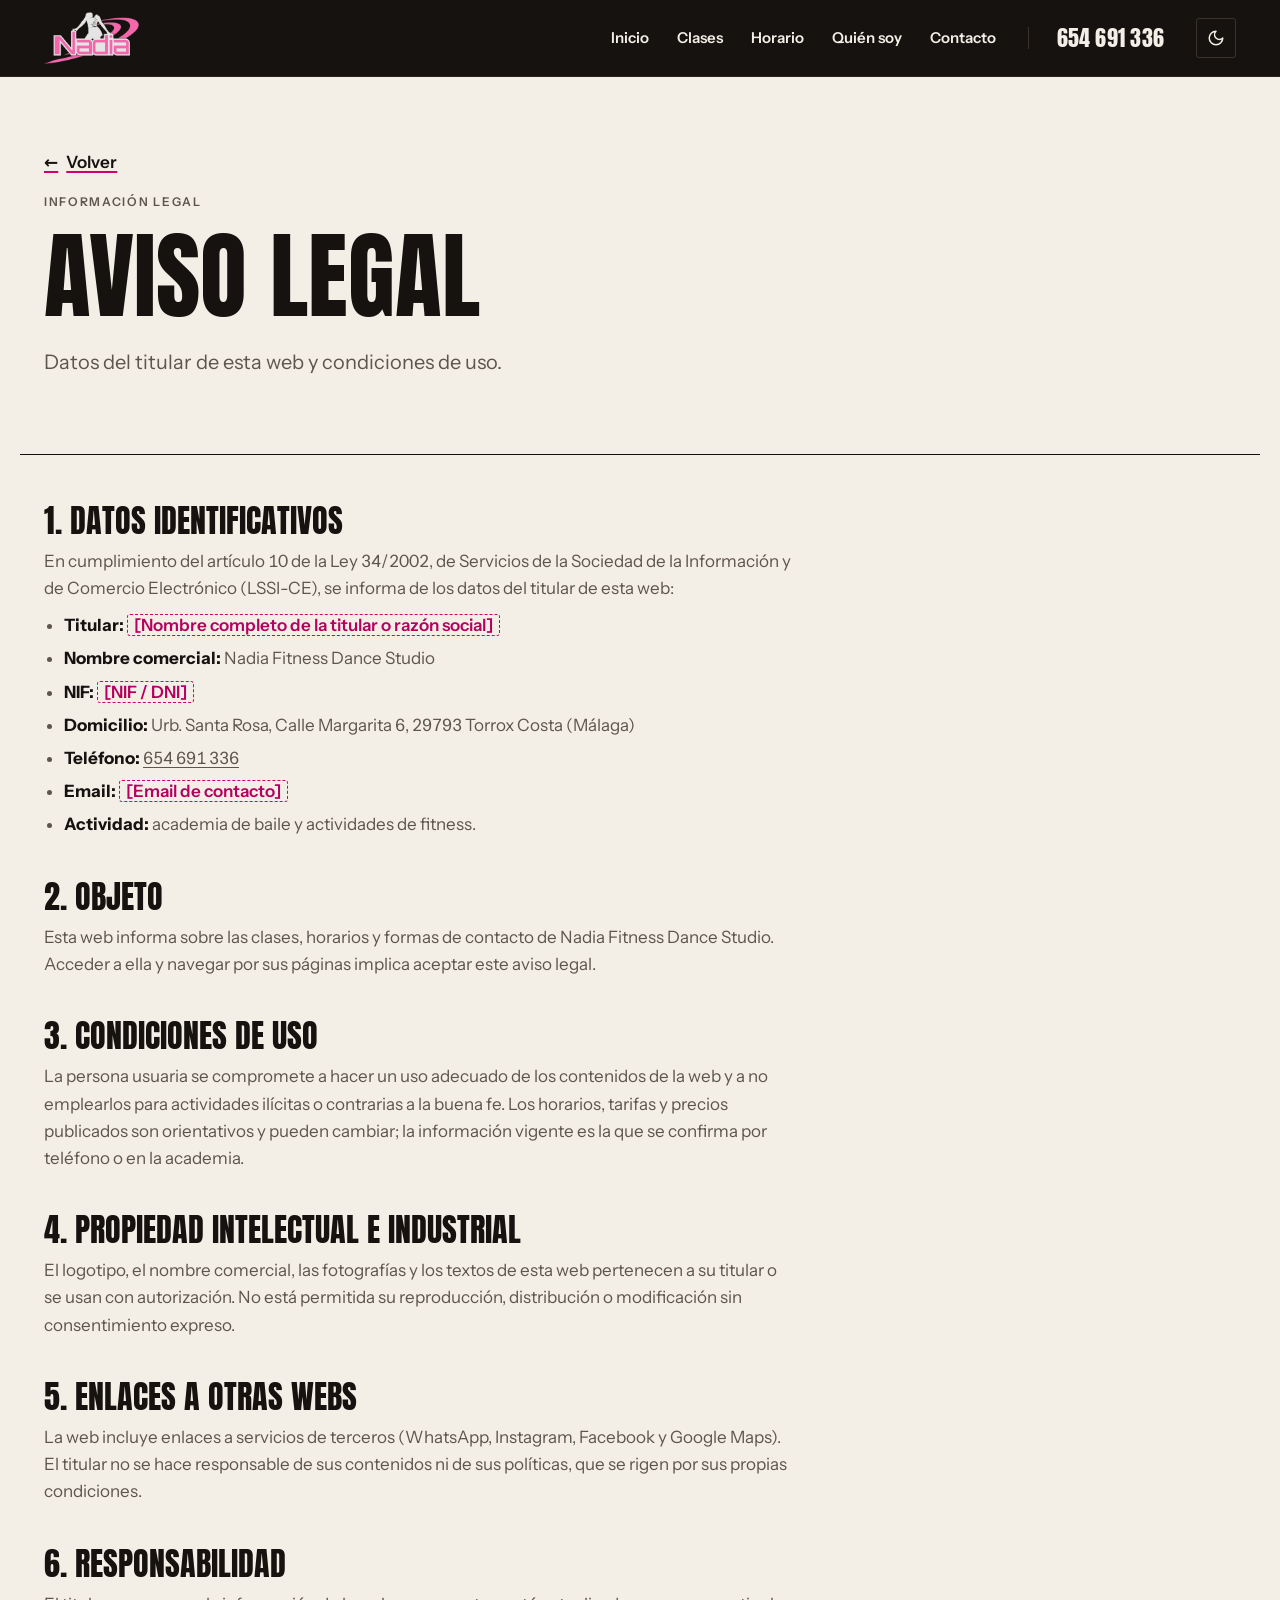
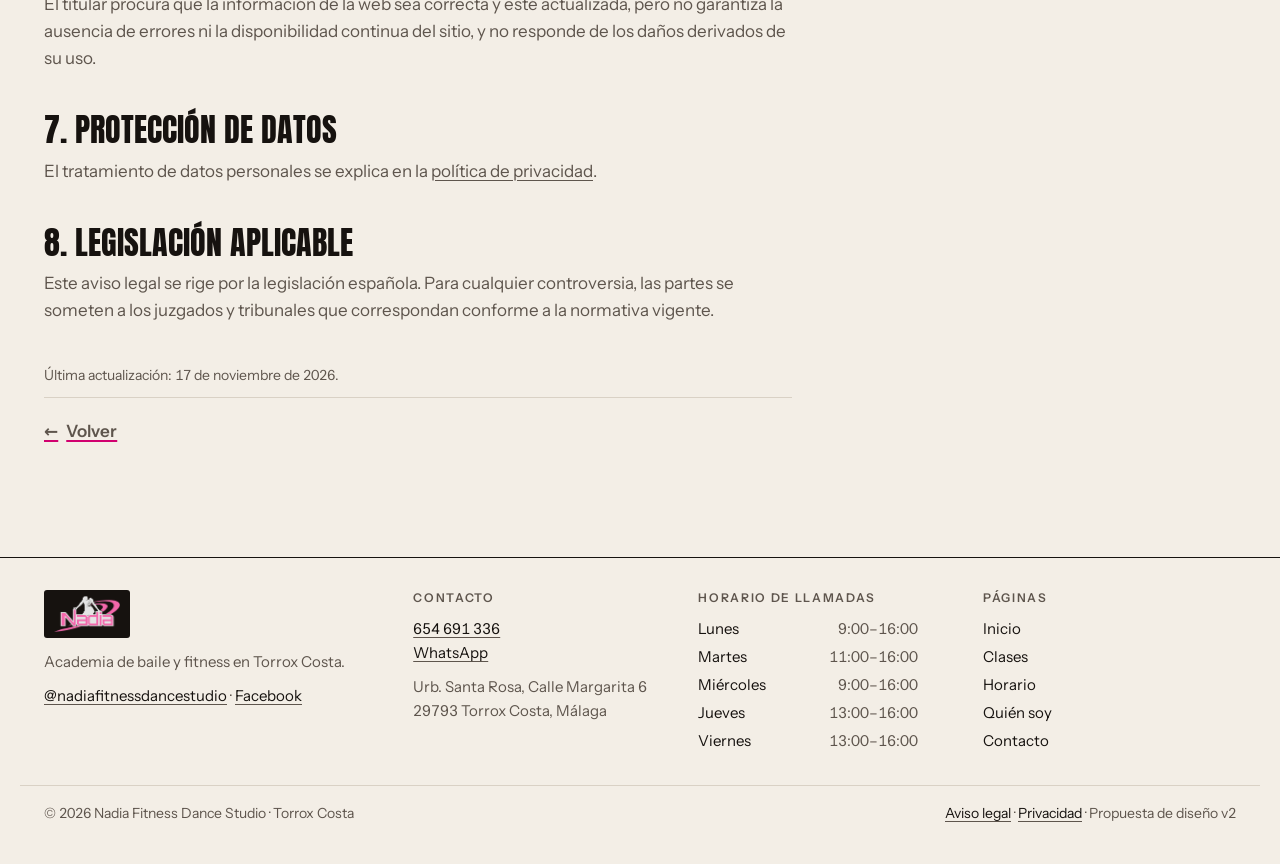
==== commit c16e8858: "Add Inicio to the main navigation Co-Authored-By: Claude Opus 5.5 <noreply@anthropic.com>" ====
--- a/aviso-legal/index.html
+++ b/aviso-legal/index.html
@@ -1,6 +1,5 @@
 <!doctype html>
-<html lang="es">
-<head>
+<html lang="es"><head>
 <meta charset="utf-8">
 <meta name="viewport" content="width=device-width, initial-scale=1">
 <title>Aviso legal · Nadia Fitness Dance Studio</title>
@@ -24,20 +23,20 @@
 <link rel="icon" href="../assets/img/favicon.svg?v=2" type="image/svg+xml">
 <link rel="apple-touch-icon" href="../assets/img/apple-touch-icon.png">
 <link rel="manifest" href="../site.webmanifest">
-<script>try{var t=localStorage.getItem("nf2-theme");if(t)document.documentElement.setAttribute("data-theme",t)}catch(e){}</script>
-<link rel="preload" href="../assets/fonts/anton-normal-latin.woff2" as="font" type="font/woff2" crossorigin>
-<link rel="preload" href="../assets/fonts/instrument-sans-normal-latin.woff2" as="font" type="font/woff2" crossorigin>
+<script>document.documentElement.classList.add("js");try{var t=localStorage.getItem("nf2-theme");if(t)document.documentElement.setAttribute("data-theme",t)}catch(e){}</script>
+<link rel="preload" href="../assets/fonts/anton-normal-latin.woff2" as="font" type="font/woff2" crossorigin="">
+<link rel="preload" href="../assets/fonts/instrument-sans-normal-latin.woff2" as="font" type="font/woff2" crossorigin="">
 <link rel="stylesheet" href="../assets/css/fonts.css?v=1">
-<link rel="stylesheet" href="../assets/css/site.css?v=8">
-<script src="../assets/js/data.js?v=1" defer></script>
-<script src="../assets/js/app.js?v=3" defer></script>
-</head>
+<link rel="stylesheet" href="../assets/css/site.css?v=11">
+<script src="../assets/js/data.js?v=1" defer=""></script>
+<script src="../assets/js/app.js?v=5" defer=""></script>
+<script type="application/ld+json">{"@context":"https://schema.org","@type":"SportsActivityLocation","name":"Nadia Fitness Dance Studio","description":"Academia de baile y fitness en Torrox Costa: grupos de dance por niveles, Fitdance, PowerHIIT y Aquafitness.","url":"https://negimaru.github.io/nadia-fitness-alt/","telephone":"+34654691336","image":"https://negimaru.github.io/nadia-fitness-alt/assets/img/og-nadia-fitness.jpg","address":{"@type":"PostalAddress","streetAddress":"Urb. Santa Rosa, Calle Margarita 6","postalCode":"29793","addressLocality":"Torrox Costa","addressRegion":"Málaga","addressCountry":"ES"},"geo":{"@type":"GeoCoordinates","latitude":36.734952643097586,"longitude":-3.973681796403784},"hasMap":"https://maps.app.goo.gl/jp69zpacG6Zni4Du5","areaServed":["Torrox","Torrox Costa","Nerja","Algarrobo"],"sameAs":["https://www.instagram.com/nadiafitnessdancestudio/","https://www.facebook.com/profile.php?id=61571423443783"],"openingHoursSpecification":[{"@type":"OpeningHoursSpecification","dayOfWeek":["Monday","Tuesday","Wednesday","Thursday","Friday"],"opens":"09:30","closes":"21:30"}],"makesOffer":[{"@type":"Offer","itemOffered":{"@type":"Service","name":"Grupo Dance Baby","description":"Los más pequeños de la academia se inician en el baile jugando: ritmo, coordinación y sus primeras coreografías en grupo."}},{"@type":"Offer","itemOffered":{"@type":"Service","name":"Grupo Dance Intermedio","description":"Dos grupos, Intermedio 1 e Intermedio 2, para quien ya tiene base y quiere seguir progresando en técnica y coreografía."}},{"@type":"Offer","itemOffered":{"@type":"Service","name":"Grupo Dance Avanzado","description":"Coreografías más exigentes para quien ya domina la base y quiere ir un paso más allá."}},{"@type":"Offer","itemOffered":{"@type":"Service","name":"WeDance Grupo Adulto","description":"Baile en grupo para adultos. Aprende coreografías, muévete y pásalo bien sin necesidad de experiencia previa."}},{"@type":"Offer","itemOffered":{"@type":"Service","name":"Fitdance","description":"Clase dirigida que mezcla fitness y baile: cardio a ritmo de coreografía para sudar sin darte cuenta."}},{"@type":"Offer","itemOffered":{"@type":"Service","name":"PowerHIIT","description":"Entrenamiento funcional de alta intensidad por intervalos. Tienes grupo de mañana y de tarde para encajarlo en tu semana."}},{"@type":"Offer","itemOffered":{"@type":"Service","name":"Aquafitness","description":"Ejercicio en el agua, en piscina exterior: trabajo cardiovascular y de tono muscular con bajo impacto en las articulaciones."}}]}</script></head>
 <body data-page="aviso-legal">
 <a class="skip" href="#main">Saltar al contenido</a>
-<header class="band" data-layout="header"><div class="wrap band-in"><a class="brand" href="../"><img src="../assets/img/logo.png" alt="Nadia Fitness Dance Studio, inicio" width="110" height="60"></a><nav class="nav-fallback" aria-label="Principal"><a href="../clases/">Clases</a><a href="../horario/">Horario</a><a href="../quien-soy/">Quién soy</a><a href="../contacto/">Contacto</a></nav></div></header>
+<header class="band" data-layout="header"><div class="wrap band-in"><a class="brand" href="../"><img src="../assets/img/logo.png" alt="Nadia Fitness Dance Studio, inicio" width="110" height="60"></a><nav class="nav" aria-label="Principal"><button class="burger" type="button" aria-expanded="false" aria-controls="menu" aria-label="Abrir menú"><span></span><span></span><span></span></button><ul id="menu"><li><a href="../"><span class="n n-blank" aria-hidden="true">00</span>Inicio</a></li><li><a href="../clases/"><span class="n" aria-hidden="true">01</span>Clases</a></li><li><a href="../horario/"><span class="n" aria-hidden="true">02</span>Horario</a></li><li><a href="../quien-soy/"><span class="n" aria-hidden="true">03</span>Quién soy</a></li><li><a href="../contacto/"><span class="n" aria-hidden="true">04</span>Contacto</a></li><li class="menu-phone"><a href="tel:+34654691336">654 691 336</a></li></ul></nav><a class="band-phone" href="tel:+34654691336">654 691 336</a><button class="theme" type="button" aria-label="Cambiar a modo oscuro"><span class="i-moon"><svg viewBox="0 0 24 24" fill="none" stroke="currentColor" stroke-width="2" stroke-linecap="round" stroke-linejoin="round" aria-hidden="true"><path d="M12 3a6 6 0 0 0 9 9 9 9 0 1 1-9-9Z"></path></svg></span><span class="i-sun"><svg viewBox="0 0 24 24" fill="none" stroke="currentColor" stroke-width="2" stroke-linecap="round" stroke-linejoin="round" aria-hidden="true"><circle cx="12" cy="12" r="4"></circle><path d="M12 2v2M12 20v2M4.93 4.93l1.41 1.41M17.66 17.66l1.41 1.41M2 12h2M20 12h2M6.34 17.66l-1.41 1.41M19.07 4.93l-1.41 1.41"></path></svg></span></button></div></header>
 <main id="main">
 <section class="page-hero wrap">
-<p class="back"><a class="back-link" href="../" data-back><span aria-hidden="true">←</span> Volver</a></p>
+<p class="back"><a class="back-link" href="../" data-back=""><span aria-hidden="true">←</span> Volver</a></p>
 <p class="label">Información legal</p>
 <h1>Aviso legal</h1>
 <p class="lead">Datos del titular de esta web y condiciones de uso.</p>
@@ -46,12 +45,12 @@
 <h2>1. Datos identificativos</h2>
 <p>En cumplimiento del artículo 10 de la Ley 34/2002, de Servicios de la Sociedad de la Información y de Comercio Electrónico (LSSI-CE), se informa de los datos del titular de esta web:</p>
 <ul>
-<li><b>Titular:</b> <span data-bind="owner.name"></span></li>
+<li><b>Titular:</b> <span data-bind="owner.name" class="ph-mark">[Nombre completo de la titular o razón social]</span></li>
 <li><b>Nombre comercial:</b> Nadia Fitness Dance Studio</li>
-<li><b>NIF:</b> <span data-bind="owner.nif"></span></li>
-<li><b>Domicilio:</b> <span data-bind="address"></span></li>
-<li><b>Teléfono:</b> <a data-href="tel" href="#"><span data-bind="phone"></span></a></li>
-<li><b>Email:</b> <span data-bind="owner.email"></span></li>
+<li><b>NIF:</b> <span data-bind="owner.nif" class="ph-mark">[NIF / DNI]</span></li>
+<li><b>Domicilio:</b> <span data-bind="address">Urb. Santa Rosa, Calle Margarita 6, 29793 Torrox Costa (Málaga)</span></li>
+<li><b>Teléfono:</b> <a data-href="tel" href="tel:+34654691336"><span data-bind="phone">654 691 336</span></a></li>
+<li><b>Email:</b> <span data-bind="owner.email" class="ph-mark">[Email de contacto]</span></li>
 <li><b>Actividad:</b> academia de baile y actividades de fitness.</li>
 </ul>
 <h2>2. Objeto</h2>
@@ -68,10 +67,9 @@
 <p>El tratamiento de datos personales se explica en la <a href="../privacidad/">política de privacidad</a>.</p>
 <h2>8. Legislación aplicable</h2>
 <p>Este aviso legal se rige por la legislación española. Para cualquier controversia, las partes se someten a los juzgados y tribunales que correspondan conforme a la normativa vigente.</p>
-<p class="small">Última actualización: <span data-bind="legalUpdated"></span>.</p>
-<p class="back back-end"><a class="back-link" href="../" data-back><span aria-hidden="true">←</span> Volver</a></p>
+<p class="small">Última actualización: <span data-bind="legalUpdated">17 de noviembre de 2026</span>.</p>
+<p class="back back-end"><a class="back-link" href="../" data-back=""><span aria-hidden="true">←</span> Volver</a></p>
 </section>
 </main>
-<footer class="foot" data-layout="footer"><div class="wrap foot-fallback"><p><a href="../contacto/">Contacto</a> · <a href="../aviso-legal/">Aviso legal</a> · <a href="../privacidad/">Privacidad</a></p></div></footer>
-</body>
-</html>
+<footer class="foot" data-layout="footer"><div class="wrap foot-grid"><div><img class="foot-logo" src="../assets/img/logo.png" alt="" width="110" height="60" loading="lazy"><p>Academia de baile y fitness en Torrox Costa.</p><p><a href="https://www.instagram.com/nadiafitnessdancestudio/" rel="noopener">@nadiafitnessdancestudio</a> · <a href="https://www.facebook.com/profile.php?id=61571423443783" rel="noopener">Facebook</a></p></div><div><h2 class="label">Contacto</h2><p><a href="tel:+34654691336">654 691 336</a><br><a href="https://wa.me/34654691336?text=%C2%A1Hola!%20Quiero%20informaci%C3%B3n%20sobre%20las%20clases." target="_blank" rel="noopener">WhatsApp<span class="sr-only"> (se abre en otra pestaña)</span></a></p><p>Urb. Santa Rosa, Calle Margarita 6<br>29793 Torrox Costa, Málaga</p></div><div><h2 class="label">Horario de llamadas</h2><ul class="foot-calls"><li><span>Lunes</span><span>9:00–16:00</span></li><li><span>Martes</span><span>11:00–16:00</span></li><li><span>Miércoles</span><span>9:00–16:00</span></li><li><span>Jueves</span><span>13:00–16:00</span></li><li><span>Viernes</span><span>13:00–16:00</span></li></ul></div><div><h2 class="label">Páginas</h2><ul class="foot-pages"><li><a href="../">Inicio</a></li><li><a href="../clases/">Clases</a></li><li><a href="../horario/">Horario</a></li><li><a href="../quien-soy/">Quién soy</a></li><li><a href="../contacto/">Contacto</a></li></ul></div></div><div class="wrap foot-legal"><p>© <span>2026</span> Nadia Fitness Dance Studio · Torrox Costa</p><p><a href="../aviso-legal/">Aviso legal</a> · <a href="../privacidad/">Privacidad</a> · Propuesta de diseño v2</p></div></footer><nav class="callbar" aria-label="Contacto rápido"><a class="callbar-call" href="tel:+34654691336"><svg viewBox="0 0 24 24" fill="none" stroke="currentColor" stroke-width="2" stroke-linecap="round" stroke-linejoin="round" aria-hidden="true"><path d="M22 16.92v3a2 2 0 0 1-2.18 2 19.79 19.79 0 0 1-8.63-3.07 19.5 19.5 0 0 1-6-6 19.79 19.79 0 0 1-3.07-8.67A2 2 0 0 1 4.11 2h3a2 2 0 0 1 2 1.72 12.84 12.84 0 0 0 .7 2.81 2 2 0 0 1-.45 2.11L8.09 9.91a16 16 0 0 0 6 6l1.27-1.27a2 2 0 0 1 2.11-.45 12.84 12.84 0 0 0 2.81.7A2 2 0 0 1 22 16.92z"></path></svg>Llamar</a><a class="callbar-wa" href="https://wa.me/34654691336?text=%C2%A1Hola!%20Quiero%20informaci%C3%B3n%20sobre%20las%20clases." target="_blank" rel="noopener">WhatsApp<span class="sr-only"> (se abre en otra pestaña)</span></a></nav>
+</body></html>
--- a/assets/css/site.css
+++ b/assets/css/site.css
@@ -3,7 +3,7 @@
 :root {
   --paper: #F3EEE6; --ink: #16120F; --muted: #5E554D; --rule: #D9D1C5;
   --pink: #D1006F; --pink-text: #B5005F; --on-pink: #FFFFFF;
-  --band: #16120F; --band-ink: #F3EEE6;
+  --band: #16120F; --band-ink: #F3EEE6; --ok: #2F8F4E;
   --display: "Anton", "Arial Narrow", sans-serif;
   --text: "Instrument Sans", system-ui, sans-serif;
   --wrap: 1240px; --gutter: 24px; --sec: 112px;
@@ -57,6 +57,7 @@
 .band-phone { font: 400 22px/1 var(--display); letter-spacing: .01em; padding-left: 28px; border-left: 1px solid #3a322c; }
 .band-phone:hover { color: #FF4FA3; }
 .band nav a[aria-current="page"] { color: #FF4FA3; }
+html:not(.js) .theme { display: none; }
 .theme { width: 40px; height: 40px; display: grid; place-items: center; flex: none; background: transparent; color: var(--band-ink); border: 1px solid #3a322c; border-radius: 3px; cursor: pointer; }
 .theme:hover { border-color: var(--band-ink); }
 .theme svg { width: 18px; height: 18px; display: block; }
@@ -69,7 +70,7 @@
 .hero h1 em { font-style: normal; color: var(--pink); }
 .lead { font-size: 20px; line-height: 1.55; color: var(--muted); max-width: 34ch; margin-bottom: 28px; }
 
-.today { border-top: 4px solid var(--ink); padding-top: 18px; }
+.today { border-top: 4px solid var(--pink); padding-top: 18px; }
 .today .label { display: flex; align-items: center; gap: 8px; }
 .live { width: 8px; height: 8px; border-radius: 50%; background: var(--pink); animation: pulse 2s ease-in-out 2; } /* stops after 4s (WCAG 2.2.2) */
 @keyframes pulse { 50% { opacity: .25; } }
@@ -98,6 +99,7 @@
 .sec-label { position: sticky; top: 104px; align-self: start; display: grid; gap: 10px; padding-right: 24px; }
 .sec-label h2 { font: 400 72px/1 var(--display); text-transform: uppercase; }
 .sec-label p { color: var(--muted); font-size: 15px; max-width: 26ch; }
+.sec-label > .label:first-child, .page-hero > .label:first-child, .page-hero-split .label:first-child { color: var(--pink-text); }
 .sec-label .legend { display: flex; gap: 16px; font-weight: 600; color: var(--ink); }
 .sec-label .legend > span { display: inline-flex; align-items: center; gap: 8px; }
 
@@ -123,7 +125,7 @@
 .tt td { vertical-align: top; padding: 14px 12px; border-bottom: 1px solid var(--rule); border-left: 1px solid var(--rule); }
 .tt ul, .tt-day ul { list-style: none; margin: 0; padding: 0; display: grid; gap: 10px; }
 .tt-item { font-size: 14px; line-height: 1.35; font-weight: 600; padding-left: 12px; border-left: 3px solid var(--pink); }
-.tt-item.tt-fit { border-left-color: var(--ink); }
+.tt-item.tt-fit { border-left-color: var(--ink); border-left-style: dashed; } /* fitness: shape, not only colour */
 .tt-item time { display: block; font-weight: 500; color: var(--muted); font-size: 13px; }
 .tt-item small { display: block; font-weight: 400; color: var(--muted); font-size: 12px; }
 .tt-days { display: none; }
@@ -197,6 +199,7 @@
 
 /* About: plain list */
 .nadia-sub { margin-top: 36px; }
+.notfound-links { max-width: 560px; margin-top: 24px; }
 .plain-list { list-style: none; margin: 10px 0 0; padding: 0; }
 .plain-list li { display: flex; justify-content: space-between; gap: 16px; padding: 10px 0; border-top: 1px solid var(--rule); }
 .plain-list a { font-weight: 600; text-decoration: none; }
@@ -213,6 +216,18 @@
 .filter[aria-pressed="true"].f-fit::before { border-color: var(--paper); }
 .timetable .tt-item { transition: opacity .15s; }
 .timetable.is-filtering .tt-item:not(.is-on) { opacity: .2; }
+
+/* Call status: is the phone attended right now? */
+.call-status { display: flex; flex-wrap: wrap; align-items: center; gap: 6px 10px; margin: 0 0 28px; font-weight: 600; max-width: 62ch; }
+.call-dot { width: 10px; height: 10px; border-radius: 50%; background: var(--muted); flex: none; }
+.call-status.is-open .call-dot { background: var(--ok); }
+.call-status a { color: var(--pink-text); text-decoration: underline; }
+
+/* Timetable day tabs (mobile, JS only) */
+.tt-tabs { display: none; }
+.print-btn { display: none; }
+.js .print-btn { display: inline-flex; }
+.print-only { display: none; }
 
 /* Contact */
 .join-grid > div .label, .form .label { margin-bottom: 12px; }
@@ -266,10 +281,15 @@
   .burger[aria-expanded="true"] span:nth-child(2) { opacity: 0; }
   .burger[aria-expanded="true"] span:nth-child(3) { transform: translateY(-7px) rotate(-45deg); }
   .band ul { display: none; }
-  .band ul.is-open { display: block; position: absolute; top: 64px; left: 0; right: 0; max-height: calc(100vh - 64px); overflow-y: auto; padding: 8px var(--gutter) 24px; background: var(--band); border-bottom: 1px solid #2b241f; }
+  /* Without JS (pre-rendered page) the burger cannot open: show the links instead */
+  html:not(.js) .burger, html:not(.js) .theme { display: none; }
+  html:not(.js) .band ul { display: flex; flex-wrap: wrap; gap: 4px 14px; margin-left: auto; font-size: 14px; }
+  html:not(.js) .band-in { height: auto; min-height: 64px; padding-top: 8px; padding-bottom: 8px; }
+  .band ul.is-open { display: block; position: absolute; top: 64px; left: 0; right: 0; max-height: calc(100vh - 64px); overflow-y: auto; padding: 8px var(--gutter) calc(96px + env(safe-area-inset-bottom)); background: var(--band); border-bottom: 1px solid #2b241f; }
   .band ul.is-open li { border-bottom: 1px solid #2b241f; }
   .band ul.is-open a { display: flex; align-items: baseline; gap: 14px; padding: 14px 0; font: 400 40px/1.1 var(--display); text-transform: uppercase; }
   .band ul.is-open .n { display: inline; font: 600 12px/1 var(--text); letter-spacing: .14em; color: #A89E93; }
+  .band ul.is-open .n-blank { visibility: hidden; } /* keeps "Inicio" aligned with the numbered items */
   .band ul.is-open .menu-phone { display: block; border-bottom: 0; margin-top: 12px; }
   .band ul.is-open .menu-phone a { color: #FF4FA3; font-size: 44px; }
   .hero { grid-template-columns: 1fr; gap: 40px; padding-top: 40px; }
@@ -287,6 +307,18 @@
   .cl-photo { grid-column: 2; width: 100%; height: 180px; margin-top: 8px; }
   .tt { display: none; }
   .tt-days { display: grid; gap: 28px; }
+  .js .tt-tabs { display: grid; grid-template-columns: repeat(5, minmax(0, 1fr)); gap: 4px; position: sticky; top: 64px; z-index: 5; background: var(--paper); padding: 8px 0; margin-bottom: 16px; border-bottom: 2px solid var(--ink); }
+  .tt-tab { appearance: none; cursor: pointer; display: grid; justify-items: center; gap: 2px; padding: 8px 2px; background: transparent; color: var(--ink); border: 1px solid var(--rule); border-radius: 3px; font-family: var(--text); }
+  .tt-tab b { font: 400 22px/1.1 var(--display); text-transform: uppercase; }
+  .tt-tab span { font-size: 11px; color: var(--muted); }
+  .tt-tab[aria-selected="true"] { background: var(--ink); color: var(--paper); border-color: var(--ink); }
+  .tt-tab[aria-selected="true"] span { color: var(--paper); }
+  .js .tt-day { display: none; }
+  .js .tt-day.is-active { display: block; }
+  .js .timetable.is-filtering .tt-tabs { display: none; }
+  .js .timetable.is-filtering .tt-day { display: none; }
+  .js .timetable.is-filtering .tt-day.has-on { display: block; }
+  .timetable.is-filtering .tt-days .tt-item:not(.is-on) { display: none; }
   .tt-day h3 { font: 400 28px/1.1 var(--display); text-transform: uppercase; padding-bottom: 10px; margin-bottom: 12px; border-bottom: 2px solid var(--ink); }
   .tt-item { font-size: 16px; }
   .nadia { grid-template-columns: 1fr; gap: 24px; }
@@ -315,3 +347,22 @@
   .callbar-wa { border: 1px solid #F3EEE6; color: #F3EEE6; }
   .callbar a:hover { color: inherit; }
 }
+
+/* ---------- Print: the timetable on one A4 sheet ---------- */
+@media print {
+  @page { size: A4 landscape; margin: 12mm; }
+  html, body { background: #fff !important; color: #000 !important; }
+  .band, .foot, .callbar, .filters, .today, .tt-tabs, .tt-days, .skip, .print-btn, .legend, .banner, .sec-plain > .lead { display: none !important; }
+  .print-only { display: block !important; }
+  .page-hero, .page-hero-split { display: block; padding: 0 0 6mm; border-bottom: 2px solid #000; }
+  .page-hero h1 { font-size: 30pt; margin: 2mm 0; }
+  .page-hero .lead { color: #000; max-width: none; margin: 0; font-size: 11pt; }
+  .sec-plain { padding-top: 6mm; }
+  .tt { display: table !important; font-size: 9pt; }
+  .tt thead th { font-size: 14pt; }
+  .tt-item { opacity: 1 !important; font-size: 9pt; break-inside: avoid; }
+  .tt-item.tt-dance { border-left-color: #000; }
+  .tt-item.tt-fit { border-left-style: dashed; }
+  .print-contact { margin-top: 6mm; font-size: 11pt; }
+  a { color: #000 !important; text-decoration: none !important; }
+}
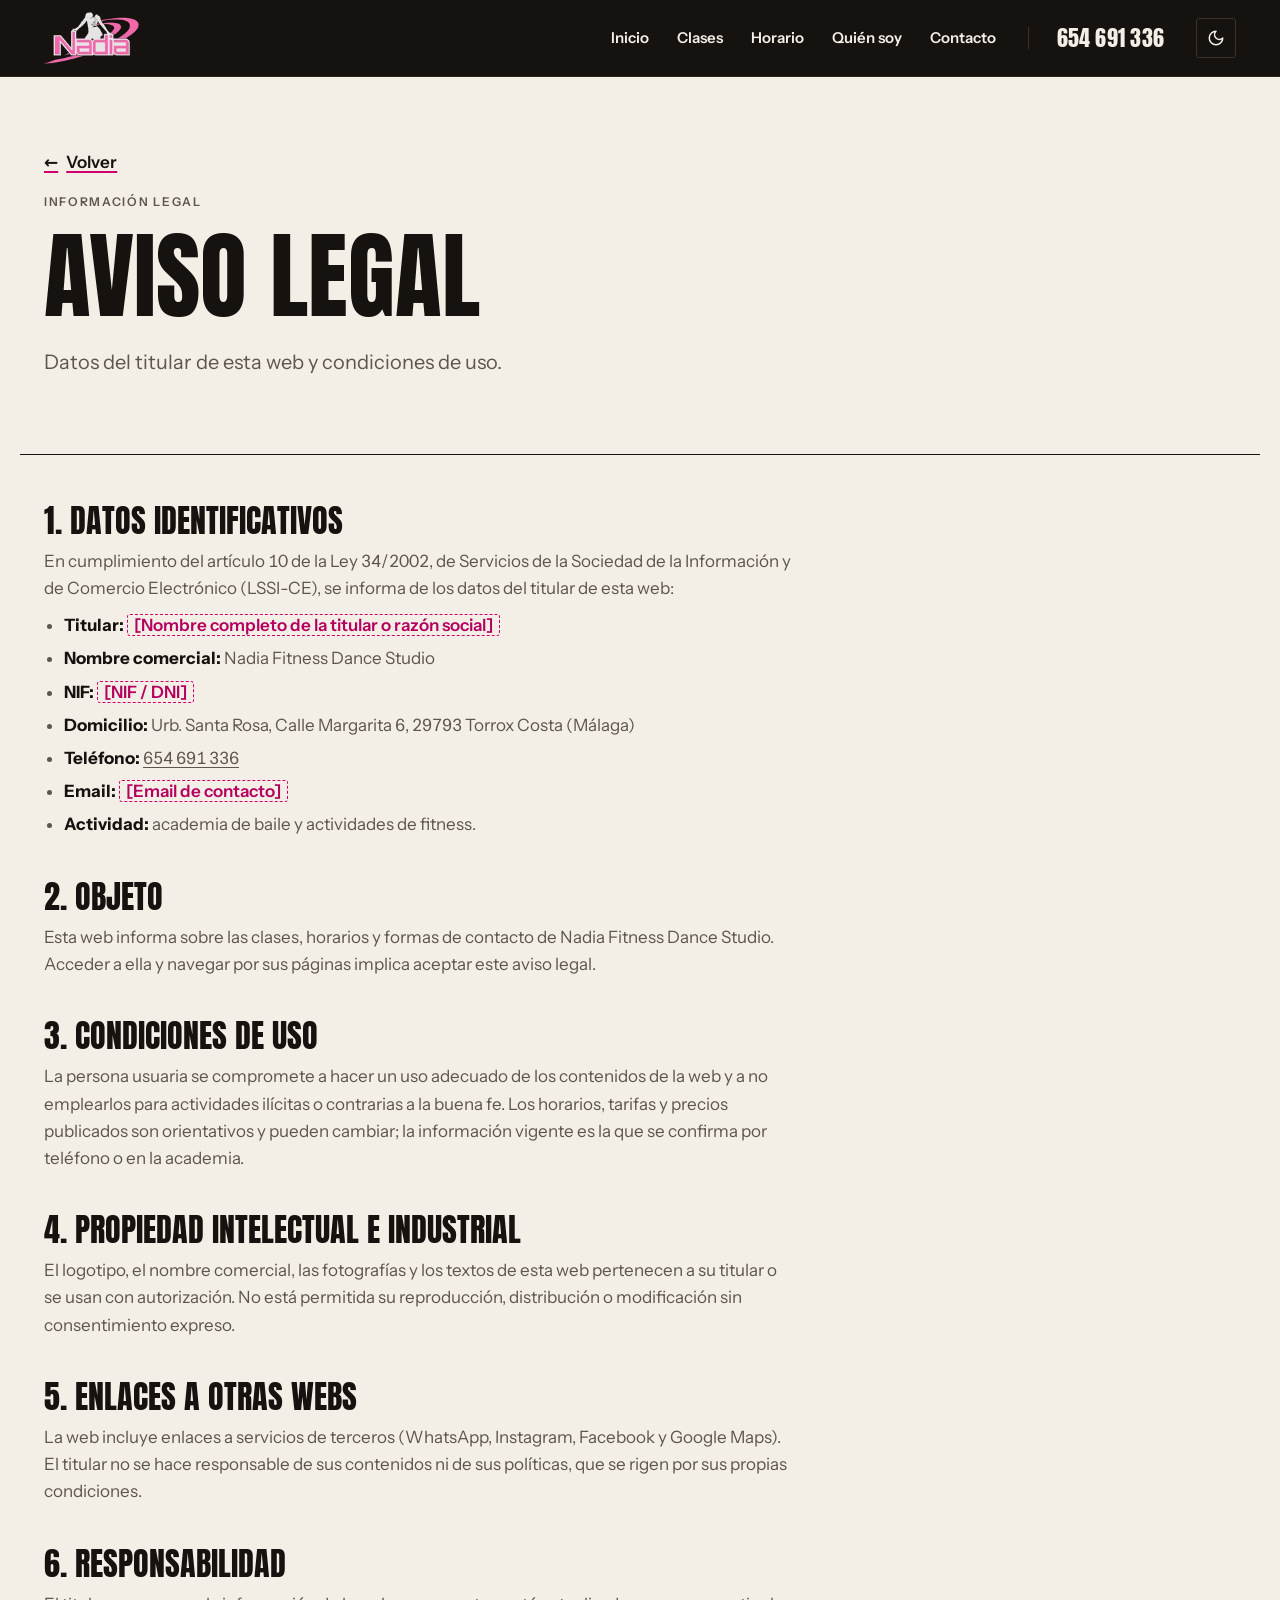
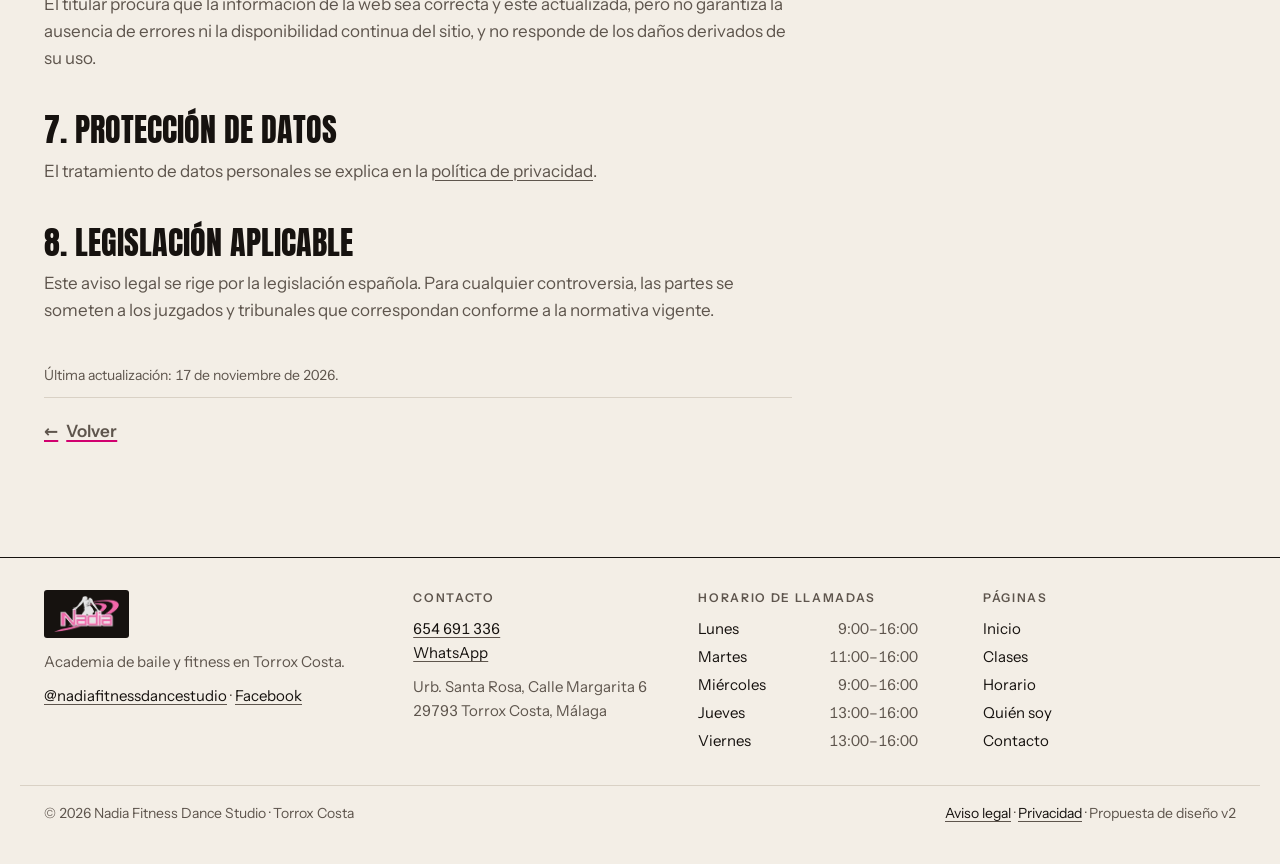
==== commit c33c2104: "Responsive logo and photos, single render-blocking CSS Co-Authored-By: Claude Opus 5.5 <noreply@anth" ====
--- a/aviso-legal/index.html
+++ b/aviso-legal/index.html
@@ -26,14 +26,13 @@
 <script>document.documentElement.classList.add("js");try{var t=localStorage.getItem("nf2-theme");if(t)document.documentElement.setAttribute("data-theme",t)}catch(e){}</script>
 <link rel="preload" href="../assets/fonts/anton-normal-latin.woff2" as="font" type="font/woff2" crossorigin="">
 <link rel="preload" href="../assets/fonts/instrument-sans-normal-latin.woff2" as="font" type="font/woff2" crossorigin="">
-<link rel="stylesheet" href="../assets/css/fonts.css?v=1">
-<link rel="stylesheet" href="../assets/css/site.css?v=11">
+<link rel="stylesheet" href="../assets/css/site.css?v=12">
 <script src="../assets/js/data.js?v=1" defer=""></script>
 <script src="../assets/js/app.js?v=5" defer=""></script>
 <script type="application/ld+json">{"@context":"https://schema.org","@type":"SportsActivityLocation","name":"Nadia Fitness Dance Studio","description":"Academia de baile y fitness en Torrox Costa: grupos de dance por niveles, Fitdance, PowerHIIT y Aquafitness.","url":"https://negimaru.github.io/nadia-fitness-alt/","telephone":"+34654691336","image":"https://negimaru.github.io/nadia-fitness-alt/assets/img/og-nadia-fitness.jpg","address":{"@type":"PostalAddress","streetAddress":"Urb. Santa Rosa, Calle Margarita 6","postalCode":"29793","addressLocality":"Torrox Costa","addressRegion":"Málaga","addressCountry":"ES"},"geo":{"@type":"GeoCoordinates","latitude":36.734952643097586,"longitude":-3.973681796403784},"hasMap":"https://maps.app.goo.gl/jp69zpacG6Zni4Du5","areaServed":["Torrox","Torrox Costa","Nerja","Algarrobo"],"sameAs":["https://www.instagram.com/nadiafitnessdancestudio/","https://www.facebook.com/profile.php?id=61571423443783"],"openingHoursSpecification":[{"@type":"OpeningHoursSpecification","dayOfWeek":["Monday","Tuesday","Wednesday","Thursday","Friday"],"opens":"09:30","closes":"21:30"}],"makesOffer":[{"@type":"Offer","itemOffered":{"@type":"Service","name":"Grupo Dance Baby","description":"Los más pequeños de la academia se inician en el baile jugando: ritmo, coordinación y sus primeras coreografías en grupo."}},{"@type":"Offer","itemOffered":{"@type":"Service","name":"Grupo Dance Intermedio","description":"Dos grupos, Intermedio 1 e Intermedio 2, para quien ya tiene base y quiere seguir progresando en técnica y coreografía."}},{"@type":"Offer","itemOffered":{"@type":"Service","name":"Grupo Dance Avanzado","description":"Coreografías más exigentes para quien ya domina la base y quiere ir un paso más allá."}},{"@type":"Offer","itemOffered":{"@type":"Service","name":"WeDance Grupo Adulto","description":"Baile en grupo para adultos. Aprende coreografías, muévete y pásalo bien sin necesidad de experiencia previa."}},{"@type":"Offer","itemOffered":{"@type":"Service","name":"Fitdance","description":"Clase dirigida que mezcla fitness y baile: cardio a ritmo de coreografía para sudar sin darte cuenta."}},{"@type":"Offer","itemOffered":{"@type":"Service","name":"PowerHIIT","description":"Entrenamiento funcional de alta intensidad por intervalos. Tienes grupo de mañana y de tarde para encajarlo en tu semana."}},{"@type":"Offer","itemOffered":{"@type":"Service","name":"Aquafitness","description":"Ejercicio en el agua, en piscina exterior: trabajo cardiovascular y de tono muscular con bajo impacto en las articulaciones."}}]}</script></head>
 <body data-page="aviso-legal">
 <a class="skip" href="#main">Saltar al contenido</a>
-<header class="band" data-layout="header"><div class="wrap band-in"><a class="brand" href="../"><img src="../assets/img/logo.png" alt="Nadia Fitness Dance Studio, inicio" width="110" height="60"></a><nav class="nav" aria-label="Principal"><button class="burger" type="button" aria-expanded="false" aria-controls="menu" aria-label="Abrir menú"><span></span><span></span><span></span></button><ul id="menu"><li><a href="../"><span class="n n-blank" aria-hidden="true">00</span>Inicio</a></li><li><a href="../clases/"><span class="n" aria-hidden="true">01</span>Clases</a></li><li><a href="../horario/"><span class="n" aria-hidden="true">02</span>Horario</a></li><li><a href="../quien-soy/"><span class="n" aria-hidden="true">03</span>Quién soy</a></li><li><a href="../contacto/"><span class="n" aria-hidden="true">04</span>Contacto</a></li><li class="menu-phone"><a href="tel:+34654691336">654 691 336</a></li></ul></nav><a class="band-phone" href="tel:+34654691336">654 691 336</a><button class="theme" type="button" aria-label="Cambiar a modo oscuro"><span class="i-moon"><svg viewBox="0 0 24 24" fill="none" stroke="currentColor" stroke-width="2" stroke-linecap="round" stroke-linejoin="round" aria-hidden="true"><path d="M12 3a6 6 0 0 0 9 9 9 9 0 1 1-9-9Z"></path></svg></span><span class="i-sun"><svg viewBox="0 0 24 24" fill="none" stroke="currentColor" stroke-width="2" stroke-linecap="round" stroke-linejoin="round" aria-hidden="true"><circle cx="12" cy="12" r="4"></circle><path d="M12 2v2M12 20v2M4.93 4.93l1.41 1.41M17.66 17.66l1.41 1.41M2 12h2M20 12h2M6.34 17.66l-1.41 1.41M19.07 4.93l-1.41 1.41"></path></svg></span></button></div></header>
+<header class="band" data-layout="header"><div class="wrap band-in"><a class="brand" href="../"><img src="../assets/img/logo-280.webp" srcset="../assets/img/logo-140.webp 140w, ../assets/img/logo-200.webp 200w, ../assets/img/logo-280.webp 280w, ../assets/img/logo-340.webp 340w, ../assets/img/logo-400.webp 400w" sizes="95px" alt="Nadia Fitness Dance Studio, inicio" width="110" height="60"></a><nav class="nav" aria-label="Principal"><button class="burger" type="button" aria-expanded="false" aria-controls="menu" aria-label="Abrir menú"><span></span><span></span><span></span></button><ul id="menu"><li><a href="../"><span class="n n-blank" aria-hidden="true">00</span>Inicio</a></li><li><a href="../clases/"><span class="n" aria-hidden="true">01</span>Clases</a></li><li><a href="../horario/"><span class="n" aria-hidden="true">02</span>Horario</a></li><li><a href="../quien-soy/"><span class="n" aria-hidden="true">03</span>Quién soy</a></li><li><a href="../contacto/"><span class="n" aria-hidden="true">04</span>Contacto</a></li><li class="menu-phone"><a href="tel:+34654691336">654 691 336</a></li></ul></nav><a class="band-phone" href="tel:+34654691336">654 691 336</a><button class="theme" type="button" aria-label="Cambiar a modo oscuro"><span class="i-moon"><svg viewBox="0 0 24 24" fill="none" stroke="currentColor" stroke-width="2" stroke-linecap="round" stroke-linejoin="round" aria-hidden="true"><path d="M12 3a6 6 0 0 0 9 9 9 9 0 1 1-9-9Z"></path></svg></span><span class="i-sun"><svg viewBox="0 0 24 24" fill="none" stroke="currentColor" stroke-width="2" stroke-linecap="round" stroke-linejoin="round" aria-hidden="true"><circle cx="12" cy="12" r="4"></circle><path d="M12 2v2M12 20v2M4.93 4.93l1.41 1.41M17.66 17.66l1.41 1.41M2 12h2M20 12h2M6.34 17.66l-1.41 1.41M19.07 4.93l-1.41 1.41"></path></svg></span></button></div></header>
 <main id="main">
 <section class="page-hero wrap">
 <p class="back"><a class="back-link" href="../" data-back=""><span aria-hidden="true">←</span> Volver</a></p>
@@ -71,5 +70,5 @@
 <p class="back back-end"><a class="back-link" href="../" data-back=""><span aria-hidden="true">←</span> Volver</a></p>
 </section>
 </main>
-<footer class="foot" data-layout="footer"><div class="wrap foot-grid"><div><img class="foot-logo" src="../assets/img/logo.png" alt="" width="110" height="60" loading="lazy"><p>Academia de baile y fitness en Torrox Costa.</p><p><a href="https://www.instagram.com/nadiafitnessdancestudio/" rel="noopener">@nadiafitnessdancestudio</a> · <a href="https://www.facebook.com/profile.php?id=61571423443783" rel="noopener">Facebook</a></p></div><div><h2 class="label">Contacto</h2><p><a href="tel:+34654691336">654 691 336</a><br><a href="https://wa.me/34654691336?text=%C2%A1Hola!%20Quiero%20informaci%C3%B3n%20sobre%20las%20clases." target="_blank" rel="noopener">WhatsApp<span class="sr-only"> (se abre en otra pestaña)</span></a></p><p>Urb. Santa Rosa, Calle Margarita 6<br>29793 Torrox Costa, Málaga</p></div><div><h2 class="label">Horario de llamadas</h2><ul class="foot-calls"><li><span>Lunes</span><span>9:00–16:00</span></li><li><span>Martes</span><span>11:00–16:00</span></li><li><span>Miércoles</span><span>9:00–16:00</span></li><li><span>Jueves</span><span>13:00–16:00</span></li><li><span>Viernes</span><span>13:00–16:00</span></li></ul></div><div><h2 class="label">Páginas</h2><ul class="foot-pages"><li><a href="../">Inicio</a></li><li><a href="../clases/">Clases</a></li><li><a href="../horario/">Horario</a></li><li><a href="../quien-soy/">Quién soy</a></li><li><a href="../contacto/">Contacto</a></li></ul></div></div><div class="wrap foot-legal"><p>© <span>2026</span> Nadia Fitness Dance Studio · Torrox Costa</p><p><a href="../aviso-legal/">Aviso legal</a> · <a href="../privacidad/">Privacidad</a> · Propuesta de diseño v2</p></div></footer><nav class="callbar" aria-label="Contacto rápido"><a class="callbar-call" href="tel:+34654691336"><svg viewBox="0 0 24 24" fill="none" stroke="currentColor" stroke-width="2" stroke-linecap="round" stroke-linejoin="round" aria-hidden="true"><path d="M22 16.92v3a2 2 0 0 1-2.18 2 19.79 19.79 0 0 1-8.63-3.07 19.5 19.5 0 0 1-6-6 19.79 19.79 0 0 1-3.07-8.67A2 2 0 0 1 4.11 2h3a2 2 0 0 1 2 1.72 12.84 12.84 0 0 0 .7 2.81 2 2 0 0 1-.45 2.11L8.09 9.91a16 16 0 0 0 6 6l1.27-1.27a2 2 0 0 1 2.11-.45 12.84 12.84 0 0 0 2.81.7A2 2 0 0 1 22 16.92z"></path></svg>Llamar</a><a class="callbar-wa" href="https://wa.me/34654691336?text=%C2%A1Hola!%20Quiero%20informaci%C3%B3n%20sobre%20las%20clases." target="_blank" rel="noopener">WhatsApp<span class="sr-only"> (se abre en otra pestaña)</span></a></nav>
+<footer class="foot" data-layout="footer"><div class="wrap foot-grid"><div><img class="foot-logo" src="../assets/img/logo-280.webp" srcset="../assets/img/logo-140.webp 140w, ../assets/img/logo-200.webp 200w, ../assets/img/logo-280.webp 280w, ../assets/img/logo-340.webp 340w, ../assets/img/logo-400.webp 400w" sizes="95px" alt="" width="110" height="60" loading="lazy"><p>Academia de baile y fitness en Torrox Costa.</p><p><a href="https://www.instagram.com/nadiafitnessdancestudio/" rel="noopener">@nadiafitnessdancestudio</a> · <a href="https://www.facebook.com/profile.php?id=61571423443783" rel="noopener">Facebook</a></p></div><div><h2 class="label">Contacto</h2><p><a href="tel:+34654691336">654 691 336</a><br><a href="https://wa.me/34654691336?text=%C2%A1Hola!%20Quiero%20informaci%C3%B3n%20sobre%20las%20clases." target="_blank" rel="noopener">WhatsApp<span class="sr-only"> (se abre en otra pestaña)</span></a></p><p>Urb. Santa Rosa, Calle Margarita 6<br>29793 Torrox Costa, Málaga</p></div><div><h2 class="label">Horario de llamadas</h2><ul class="foot-calls"><li><span>Lunes</span><span>9:00–16:00</span></li><li><span>Martes</span><span>11:00–16:00</span></li><li><span>Miércoles</span><span>9:00–16:00</span></li><li><span>Jueves</span><span>13:00–16:00</span></li><li><span>Viernes</span><span>13:00–16:00</span></li></ul></div><div><h2 class="label">Páginas</h2><ul class="foot-pages"><li><a href="../">Inicio</a></li><li><a href="../clases/">Clases</a></li><li><a href="../horario/">Horario</a></li><li><a href="../quien-soy/">Quién soy</a></li><li><a href="../contacto/">Contacto</a></li></ul></div></div><div class="wrap foot-legal"><p>© <span>2026</span> Nadia Fitness Dance Studio · Torrox Costa</p><p><a href="../aviso-legal/">Aviso legal</a> · <a href="../privacidad/">Privacidad</a> · Propuesta de diseño v2</p></div></footer><nav class="callbar" aria-label="Contacto rápido"><a class="callbar-call" href="tel:+34654691336"><svg viewBox="0 0 24 24" fill="none" stroke="currentColor" stroke-width="2" stroke-linecap="round" stroke-linejoin="round" aria-hidden="true"><path d="M22 16.92v3a2 2 0 0 1-2.18 2 19.79 19.79 0 0 1-8.63-3.07 19.5 19.5 0 0 1-6-6 19.79 19.79 0 0 1-3.07-8.67A2 2 0 0 1 4.11 2h3a2 2 0 0 1 2 1.72 12.84 12.84 0 0 0 .7 2.81 2 2 0 0 1-.45 2.11L8.09 9.91a16 16 0 0 0 6 6l1.27-1.27a2 2 0 0 1 2.11-.45 12.84 12.84 0 0 0 2.81.7A2 2 0 0 1 22 16.92z"></path></svg>Llamar</a><a class="callbar-wa" href="https://wa.me/34654691336?text=%C2%A1Hola!%20Quiero%20informaci%C3%B3n%20sobre%20las%20clases." target="_blank" rel="noopener">WhatsApp<span class="sr-only"> (se abre en otra pestaña)</span></a></nav>
 </body></html>
--- a/assets/css/site.css
+++ b/assets/css/site.css
@@ -1,3 +1,63 @@
+/* Self-hosted Google Fonts (SIL Open Font License 1.1): Anton, Instrument Sans. Subsets: latin, latin-ext. */
+/* latin-ext */
+@font-face {
+  font-family: 'Anton';
+  font-style: normal;
+  font-weight: 400;
+  font-display: swap;
+  src: url(../fonts/anton-normal-latin-ext.woff2) format('woff2');
+  unicode-range: U+0100-02BA, U+02BD-02C5, U+02C7-02CC, U+02CE-02D7, U+02DD-02FF, U+0304, U+0308, U+0329, U+1D00-1DBF, U+1E00-1E9F, U+1EF2-1EFF, U+2020, U+20A0-20AB, U+20AD-20C4, U+2113, U+2C60-2C7F, U+A720-A7FF;
+}
+/* latin */
+@font-face {
+  font-family: 'Anton';
+  font-style: normal;
+  font-weight: 400;
+  font-display: swap;
+  src: url(../fonts/anton-normal-latin.woff2) format('woff2');
+  unicode-range: U+0000-00FF, U+0131, U+0152-0153, U+02BB-02BC, U+02C6, U+02DA, U+02DC, U+0304, U+0308, U+0329, U+2000-206F, U+20AC, U+2122, U+2191, U+2193, U+2212, U+2215, U+FEFF, U+FFFD;
+}
+/* latin-ext */
+@font-face {
+  font-family: 'Instrument Sans';
+  font-style: italic;
+  font-weight: 400 700;
+  font-stretch: 100%;
+  font-display: swap;
+  src: url(../fonts/instrument-sans-italic-latin-ext.woff2) format('woff2');
+  unicode-range: U+0100-02BA, U+02BD-02C5, U+02C7-02CC, U+02CE-02D7, U+02DD-02FF, U+0304, U+0308, U+0329, U+1D00-1DBF, U+1E00-1E9F, U+1EF2-1EFF, U+2020, U+20A0-20AB, U+20AD-20C4, U+2113, U+2C60-2C7F, U+A720-A7FF;
+}
+/* latin */
+@font-face {
+  font-family: 'Instrument Sans';
+  font-style: italic;
+  font-weight: 400 700;
+  font-stretch: 100%;
+  font-display: swap;
+  src: url(../fonts/instrument-sans-italic-latin.woff2) format('woff2');
+  unicode-range: U+0000-00FF, U+0131, U+0152-0153, U+02BB-02BC, U+02C6, U+02DA, U+02DC, U+0304, U+0308, U+0329, U+2000-206F, U+20AC, U+2122, U+2191, U+2193, U+2212, U+2215, U+FEFF, U+FFFD;
+}
+/* latin-ext */
+@font-face {
+  font-family: 'Instrument Sans';
+  font-style: normal;
+  font-weight: 400 700;
+  font-stretch: 100%;
+  font-display: swap;
+  src: url(../fonts/instrument-sans-normal-latin-ext.woff2) format('woff2');
+  unicode-range: U+0100-02BA, U+02BD-02C5, U+02C7-02CC, U+02CE-02D7, U+02DD-02FF, U+0304, U+0308, U+0329, U+1D00-1DBF, U+1E00-1E9F, U+1EF2-1EFF, U+2020, U+20A0-20AB, U+20AD-20C4, U+2113, U+2C60-2C7F, U+A720-A7FF;
+}
+/* latin */
+@font-face {
+  font-family: 'Instrument Sans';
+  font-style: normal;
+  font-weight: 400 700;
+  font-stretch: 100%;
+  font-display: swap;
+  src: url(../fonts/instrument-sans-normal-latin.woff2) format('woff2');
+  unicode-range: U+0000-00FF, U+0131, U+0152-0153, U+02BB-02BC, U+02C6, U+02DA, U+02DC, U+0304, U+0308, U+0329, U+2000-206F, U+20AC, U+2122, U+2191, U+2193, U+2212, U+2215, U+FEFF, U+FFFD;
+}
+
 /* Nadia Fitness Dance Studio — alternative proposal. Rules live in DESIGN.md. */
 
 :root {
